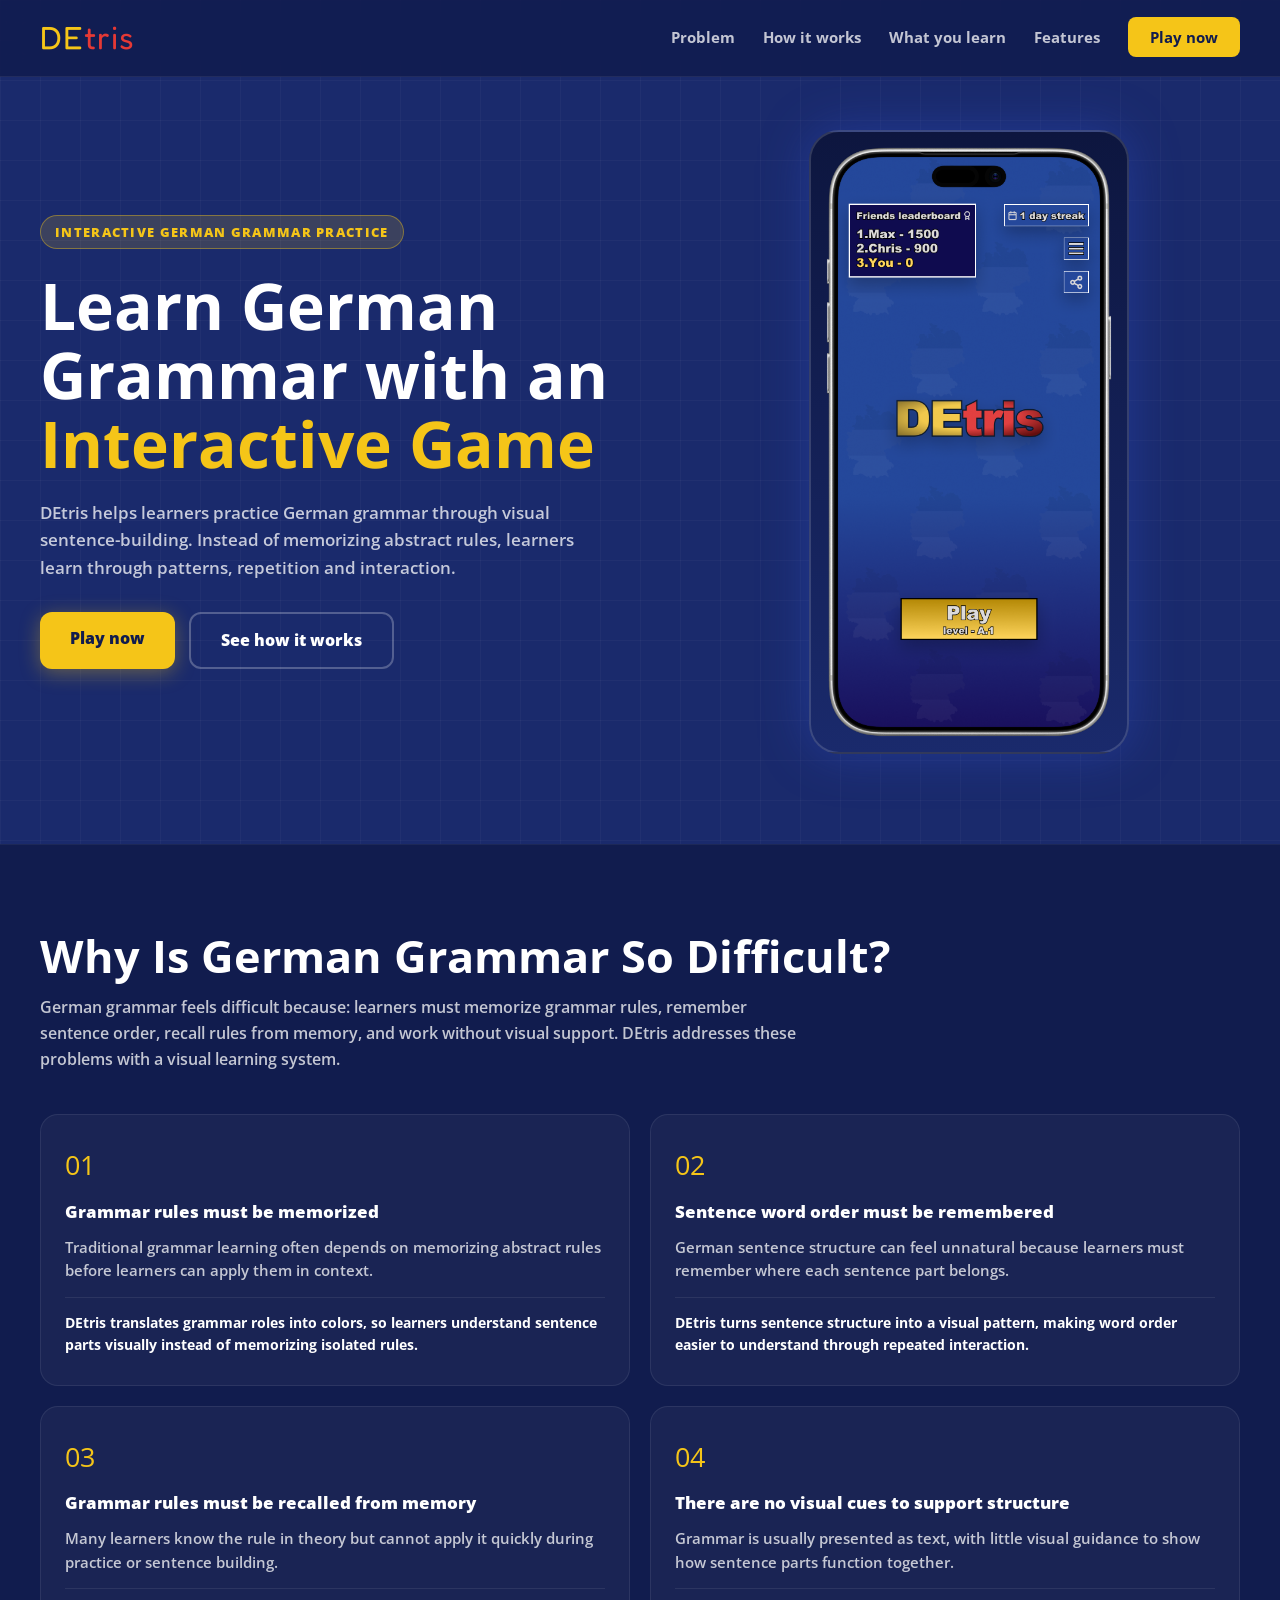
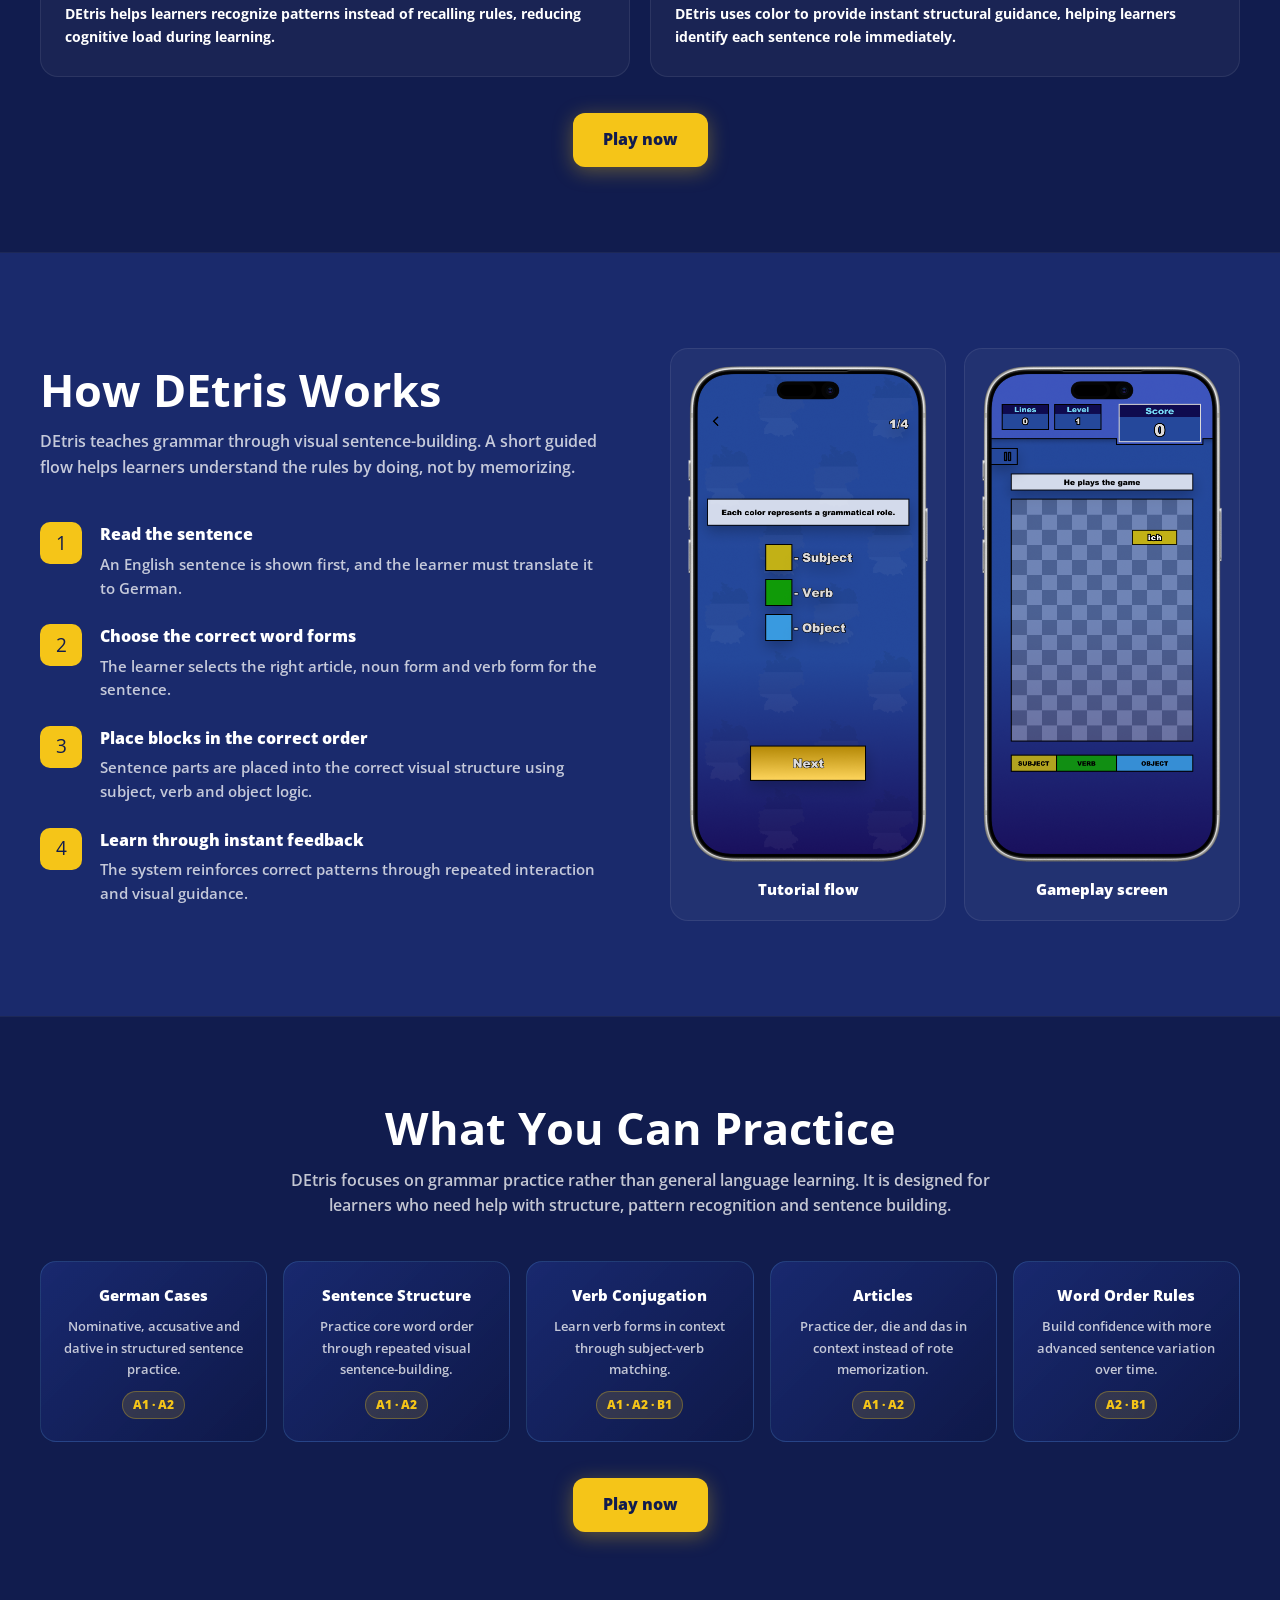
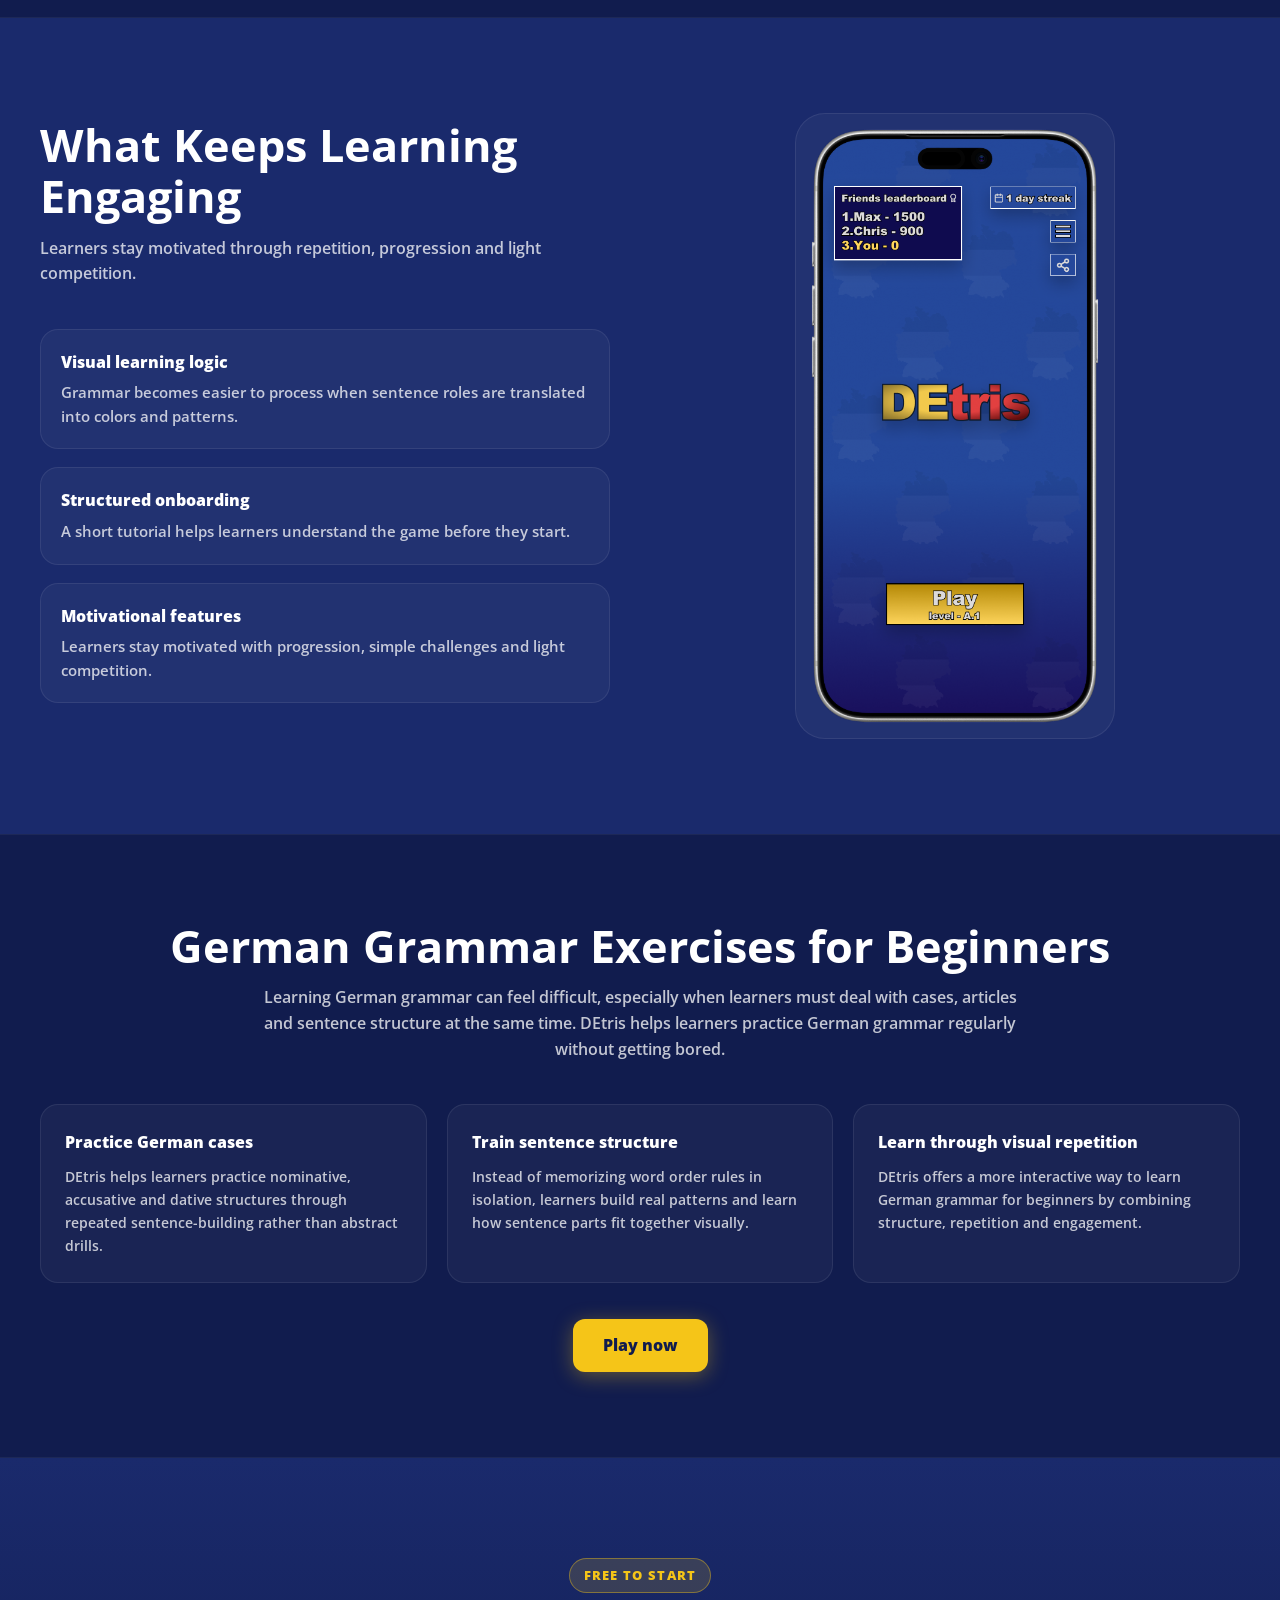
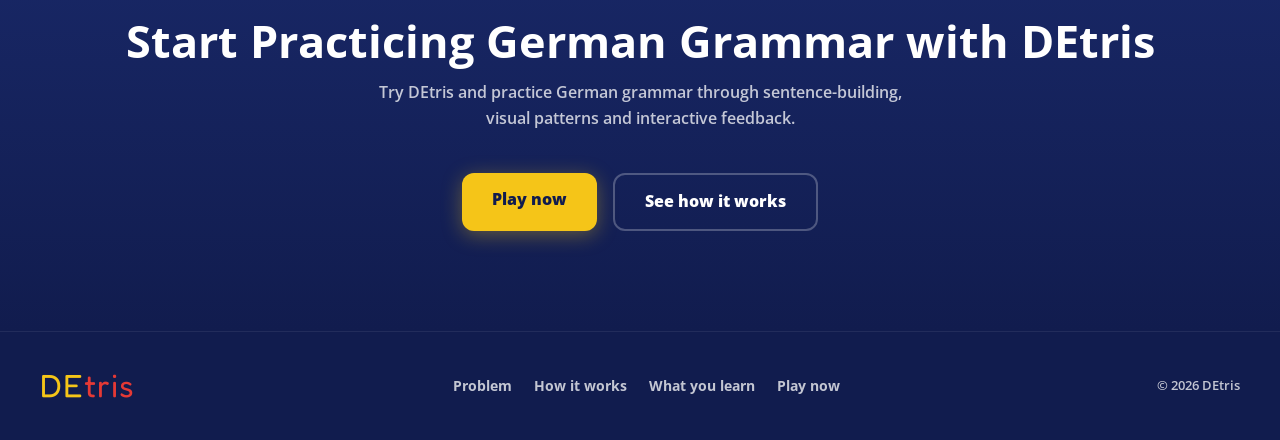
==== index.html @ d30299a5 "first commit" ====
<!DOCTYPE html>
<html lang="en">
<head>
  <meta charset="UTF-8">
  <meta name="viewport" content="width=device-width, initial-scale=1.0">

  <title>DEtris – Learn German Grammar with an Interactive Game</title>
  <meta name="description" content="DEtris is an interactive German grammar game that helps learners practice cases, articles and sentence structure through visual gameplay.">
  <meta property="og:title" content="DEtris – Learn German Grammar with an Interactive Game">
  <meta property="og:description" content="Practice German grammar, cases and sentence structure through visual gameplay.">
  <meta property="og:type" content="website">

  <link rel="preconnect" href="https://fonts.googleapis.com">
  <link rel="preconnect" href="https://fonts.gstatic.com" crossorigin>
  <link href="https://fonts.googleapis.com/css2?family=Fredoka+One&family=Open+Sans:wght@400;600;700;800&display=swap" rel="stylesheet">

  <style>
    :root {
      --navy: #1a2a6c;
      --navy-dark: #111c4e;
      --gold: #f5c518;
      --gold-dark: #d4a800;
      --white: #ffffff;
      --text-muted: rgba(255,255,255,0.75);
      --card-bg: rgba(255,255,255,0.04);
      --card-border: rgba(255,255,255,0.08);
    }

    * {
      margin: 0;
      padding: 0;
      box-sizing: border-box;
    }

    html {
      scroll-behavior: smooth;
    }

    body {
      font-family: 'Open Sans', sans-serif;
      background: var(--navy);
      color: var(--white);
      overflow-x: hidden;
      line-height: 1.6;
    }

    body::before {
      content: "";
      position: fixed;
      inset: 0;
      background-image:
        linear-gradient(rgba(255,255,255,0.03) 1px, transparent 1px),
        linear-gradient(90deg, rgba(255,255,255,0.03) 1px, transparent 1px);
      background-size: 40px 40px;
      pointer-events: none;
      z-index: 0;
    }

    img {
      max-width: 100%;
      display: block;
    }

    section, header, footer, nav, main {
      position: relative;
      z-index: 1;
    }

    .container {
      width: min(1200px, calc(100% - 48px));
      margin: 0 auto;
    }

    .logo {
      font-family: 'Fredoka One', cursive;
      font-size: 2rem;
      letter-spacing: 1px;
      line-height: 1;
    }

    .logo .de { color: var(--gold); }
    .logo .tris { color: #e53935; }

    .section-title {
      font-family: 'Open Sans', sans-serif;
      font-size: clamp(2rem, 3.5vw, 3rem);
      line-height: 1.15;
      margin-bottom: 14px;
    }

    .section-subtitle {
      color: var(--text-muted);
      font-size: 1rem;
      max-width: 760px;
      margin-bottom: 42px;
      font-weight: 600;
    }

    .btn-primary,
    .btn-secondary {
      display: inline-block;
      text-decoration: none;
      border-radius: 12px;
      padding: 14px 30px;
      font-weight: 800;
      transition: 0.2s ease;
      font-size: 1rem;
    }

    .btn-primary {
      background: var(--gold);
      color: var(--navy-dark);
      box-shadow: 0 4px 20px rgba(245, 197, 24, 0.35);
    }

    .btn-primary:hover {
      transform: translateY(-2px);
      background: var(--gold-dark);
    }

    .btn-secondary {
      border: 2px solid rgba(255,255,255,0.25);
      color: var(--white);
    }

    .btn-secondary:hover {
      background: rgba(255,255,255,0.06);
      border-color: rgba(255,255,255,0.5);
    }

    .hero-badge {
      display: inline-block;
      background: rgba(245, 197, 24, 0.15);
      border: 1px solid rgba(245, 197, 24, 0.4);
      color: var(--gold);
      font-size: 0.8rem;
      font-weight: 800;
      letter-spacing: 1.3px;
      text-transform: uppercase;
      padding: 6px 14px;
      border-radius: 999px;
      margin-bottom: 22px;
    }

    .card {
      background: var(--card-bg);
      border: 1px solid var(--card-border);
      border-radius: 18px;
    }

    nav {
      position: fixed;
      top: 0;
      left: 0;
      right: 0;
      background: rgba(17, 28, 78, 0.85);
      backdrop-filter: blur(12px);
      border-bottom: 1px solid rgba(255,255,255,0.07);
      z-index: 100;
    }

    .nav-inner {
      width: min(1200px, calc(100% - 48px));
      margin: 0 auto;
      min-height: 76px;
      display: flex;
      align-items: center;
      justify-content: space-between;
      gap: 24px;
    }

    .nav-links {
      display: flex;
      gap: 28px;
      align-items: center;
      list-style: none;
    }

    .nav-links a {
      color: var(--text-muted);
      text-decoration: none;
      font-weight: 700;
      font-size: 0.92rem;
    }

    .nav-links a:hover {
      color: var(--white);
    }

    .nav-links .nav-cta {
      background: var(--gold);
      color: var(--navy-dark);
      padding: 10px 22px;
      border-radius: 8px;
    }

    .nav-links .nav-cta:hover {
      color: var(--navy-dark);
      background: var(--gold-dark);
    }

    #hero {
      padding: 130px 0 90px;
    }

    .hero-grid {
      display: grid;
      grid-template-columns: 1.05fr 0.95fr;
      gap: 60px;
      align-items: center;
    }

    .hero-title {
      font-family: 'Open Sans', sans-serif;
      font-size: clamp(2.7rem, 5vw, 4.4rem);
      line-height: 1.08;
      margin-bottom: 20px;
    }

    .hero-title .highlight {
      color: var(--gold);
    }

    .hero-text p {
      color: var(--text-muted);
      font-size: 1.08rem;
      max-width: 560px;
      margin-bottom: 30px;
      font-weight: 600;
    }

    .hero-actions {
      display: flex;
      flex-wrap: wrap;
      gap: 14px;
    }

    .phone-mockup {
      max-width: 320px;
      margin: 0 auto;
      padding: 12px;
      border-radius: 30px;
      background: linear-gradient(180deg, #0d163f, #1a2a6c);
      border: 2px solid rgba(255,255,255,0.15);
      box-shadow: 0 0 50px rgba(45, 75, 196, 0.45);
    }

    .phone-mockup img {
      border-radius: 22px;
      width: 100%;
      height: auto;
    }

    #problem {
      padding: 85px 0;
      background: var(--navy-dark);
      border-top: 1px solid rgba(255,255,255,0.05);
      border-bottom: 1px solid rgba(255,255,255,0.05);
    }

    .problem-grid {
      display: grid;
      grid-template-columns: repeat(2, 1fr);
      gap: 20px;
    }

    .problem-card {
      padding: 28px 24px;
    }

    .problem-number {
      font-family: 'Open Sans', sans-serif;
      color: var(--gold);
      font-size: 1.7rem;
      margin-bottom: 12px;
    }

    .problem-card h3 {
      font-size: 1.05rem;
      font-weight: 800;
      margin-bottom: 10px;
    }

    .problem-card p {
      color: var(--text-muted);
      font-size: 0.92rem;
      margin-bottom: 14px;
      font-weight: 600;
    }

    .solution-text {
      padding-top: 14px;
      border-top: 1px solid rgba(255,255,255,0.08);
      font-size: 0.88rem;
      font-weight: 700;
      color: var(--white);
    }

    .mid-cta {
      margin-top: 36px;
      text-align: center;
    }

    #how {
      padding: 95px 0;
    }

    .how-grid {
      display: grid;
      grid-template-columns: 1fr 1fr;
      gap: 60px;
      align-items: center;
    }

    .steps {
      display: flex;
      flex-direction: column;
      gap: 24px;
    }

    .step {
      display: flex;
      gap: 18px;
      align-items: flex-start;
    }

    .step-number {
      width: 42px;
      height: 42px;
      border-radius: 10px;
      background: var(--gold);
      color: var(--navy-dark);
      display: flex;
      align-items: center;
      justify-content: center;
      font-family: 'Open Sans', sans-serif;
      font-size: 1.2rem;
      flex-shrink: 0;
    }

    .step h3 {
      font-size: 1rem;
      font-weight: 800;
      margin-bottom: 5px;
    }

    .step p {
      color: var(--text-muted);
      font-size: 0.92rem;
      font-weight: 600;
    }

    .screens-column {
      display: grid;
      grid-template-columns: repeat(2, 1fr);
      gap: 18px;
    }

    .screen-card {
      padding: 14px;
      text-align: center;
    }

    .screen-card img {
      border-radius: 14px;
      margin-bottom: 12px;
    }

    .screen-card h3 {
      font-size: 0.95rem;
      font-weight: 800;
      margin-bottom: 5px;
    }

    .screen-card p {
      color: var(--text-muted);
      font-size: 0.84rem;
      font-weight: 600;
    }

    #learn {
      padding: 85px 0;
      background: var(--navy-dark);
      border-top: 1px solid rgba(255,255,255,0.05);
      border-bottom: 1px solid rgba(255,255,255,0.05);
    }

    .topics-grid {
      display: grid;
      grid-template-columns: repeat(5, 1fr);
      gap: 16px;
    }

    .topic-card {
      padding: 22px 18px;
      text-align: center;
      background: linear-gradient(135deg, rgba(45,75,196,0.28), rgba(13,22,68,0.5));
      border: 1px solid rgba(100,181,246,0.2);
      border-radius: 16px;
    }

    .topic-card h3 {
      font-size: 0.96rem;
      font-weight: 800;
      margin-bottom: 8px;
    }

    .topic-card p {
      color: var(--text-muted);
      font-size: 0.84rem;
      font-weight: 600;
      margin-bottom: 10px;
    }

    .level-tag {
      display: inline-block;
      padding: 4px 10px;
      border-radius: 999px;
      border: 1px solid rgba(245,197,24,0.3);
      background: rgba(245,197,24,0.14);
      color: var(--gold);
      font-size: 0.72rem;
      font-weight: 800;
    }

    #features {
      padding: 95px 0;
    }

    .features-grid {
      display: grid;
      grid-template-columns: 1fr 1fr;
      gap: 60px;
      align-items: center;
    }

    .feature-list {
      display: flex;
      flex-direction: column;
      gap: 18px;
      margin-bottom: 30px;
    }

    .feature-item {
      padding: 20px;
    }

    .feature-item h3 {
      font-size: 1rem;
      font-weight: 800;
      margin-bottom: 6px;
    }

    .feature-item p {
      color: var(--text-muted);
      font-size: 0.92rem;
      font-weight: 600;
    }

    .feature-image-card {
      max-width: 320px;
      margin: 0 auto;
      padding: 12px;
      border-radius: 30px;
    }

    .feature-image-card img {
      border-radius: 22px;
      width: 100%;
      height: auto;
    }

    .feature-image-card p {
      text-align: center;
      color: var(--text-muted);
      font-size: 0.84rem;
      font-weight: 600;
    }

    #seo-copy {
      padding: 85px 0;
      background: var(--navy-dark);
      border-top: 1px solid rgba(255,255,255,0.05);
      border-bottom: 1px solid rgba(255,255,255,0.05);
    }

    .seo-grid {
      display: grid;
      grid-template-columns: repeat(3, 1fr);
      gap: 20px;
    }

    .seo-card {
      padding: 24px;
    }

    .seo-card h3 {
      font-size: 1.02rem;
      font-weight: 800;
      margin-bottom: 10px;
    }

    .seo-card p {
      color: var(--text-muted);
      font-size: 0.9rem;
      font-weight: 600;
    }

    #cta {
      padding: 100px 0;
      text-align: center;
      background: linear-gradient(180deg, var(--navy) 0%, var(--navy-dark) 100%);
    }

    #cta .section-subtitle {
      margin-left: auto;
      margin-right: auto;
      max-width: 560px;
    }

    .cta-actions {
      display: flex;
      justify-content: center;
      gap: 16px;
      flex-wrap: wrap;
    }

    footer {
      padding: 38px 0;
      background: var(--navy-dark);
      border-top: 1px solid rgba(255,255,255,0.07);
    }

    .footer-inner {
      width: min(1200px, calc(100% - 48px));
      margin: 0 auto;
      display: flex;
      align-items: center;
      justify-content: space-between;
      gap: 20px;
      flex-wrap: wrap;
    }

    .footer-links {
      display: flex;
      gap: 22px;
      flex-wrap: wrap;
    }

    .footer-links a {
      color: var(--text-muted);
      text-decoration: none;
      font-size: 0.86rem;
      font-weight: 700;
    }

    .footer-links a:hover {
      color: var(--white);
    }

    .footer-copy {
      color: var(--text-muted);
      font-size: 0.82rem;
      font-weight: 600;
    }

    .fade-in {
      opacity: 0;
      transform: translateY(24px);
      transition: opacity 0.6s ease, transform 0.6s ease;
    }

    .fade-in.visible {
      opacity: 1;
      transform: translateY(0);
    }

    @media (max-width: 1000px) {
      .hero-grid,
      .how-grid,
      .features-grid {
        grid-template-columns: 1fr;
      }

      .problem-grid,
      .seo-grid {
        grid-template-columns: 1fr;
      }

      .topics-grid {
        grid-template-columns: repeat(2, 1fr);
      }

      .screens-column {
        grid-template-columns: 1fr 1fr;
      }
    }

    @media (max-width: 760px) {
      .nav-links {
        display: none;
      }

      .container,
      .nav-inner,
      .footer-inner {
        width: min(100%, calc(100% - 28px));
      }

      #hero,
      #problem,
      #how,
      #learn,
      #features,
      #seo-copy,
      #cta {
        padding-top: 72px;
        padding-bottom: 72px;
      }

      .topics-grid,
      .screens-column {
        grid-template-columns: 1fr;
      }

      .hero-actions,
      .cta-actions {
        flex-direction: column;
        align-items: stretch;
      }

      .btn-primary,
      .btn-secondary {
        text-align: center;
      }
    }
  </style>
</head>
<body>

  <nav aria-label="Main navigation">
    <div class="nav-inner">
      <div class="logo" aria-label="DEtris logo">
        <span class="de">DE</span><span class="tris">tris</span>
      </div>

      <ul class="nav-links">
        <li><a href="#problem">Problem</a></li>
        <li><a href="#how">How it works</a></li>
        <li><a href="#learn">What you learn</a></li>
        <li><a href="#features">Features</a></li>
        <li><a href="#cta" class="nav-cta">Play now</a></li>
      </ul>
    </div>
  </nav>

  <main>
    <section id="hero">
      <div class="container hero-grid">
        <div class="hero-text fade-in">
          <div class="hero-badge">Interactive German Grammar Practice</div>
          <h1 class="hero-title">
            Learn German Grammar with an <span class="highlight">Interactive Game</span>
          </h1>
          <p>
            DEtris helps learners practice German grammar through visual sentence-building. Instead of memorizing abstract rules, learners learn through patterns, repetition and interaction.
          </p>
          <div class="hero-actions">
            <a href="#cta" class="btn-primary">Play now</a>
            <a href="#how" class="btn-secondary">See how it works</a>
          </div>
        </div>

        <div class="fade-in">
          <div class="phone-mockup">
            <img src="images/Main_page.png" alt="DEtris app home screen">
          </div>
      </div>
    </section>

    <section id="problem">
      <div class="container">
        <div class="fade-in">
          <h2 class="section-title">Why Is German Grammar So Difficult?</h2>
          <p class="section-subtitle">
            German grammar feels difficult because: learners must memorize grammar rules, remember sentence order, recall rules from memory, and work without visual support. DEtris addresses these problems with a visual learning system.
          </p>
        </div>

        <div class="problem-grid">
          <article class="problem-card card fade-in">
            <div class="problem-number">01</div>
            <h3>Grammar rules must be memorized</h3>
            <p>
              Traditional grammar learning often depends on memorizing abstract rules before learners can apply them in context.
            </p>
            <div class="solution-text">
              DEtris translates grammar roles into colors, so learners understand sentence parts visually instead of memorizing isolated rules. 
            </div>
          </article>

          <article class="problem-card card fade-in">
            <div class="problem-number">02</div>
            <h3>Sentence word order must be remembered</h3>
            <p>
              German sentence structure can feel unnatural because learners must remember where each sentence part belongs.
            </p>
            <div class="solution-text">
              DEtris turns sentence structure into a visual pattern, making word order easier to understand through repeated interaction.
            </div>
          </article>

          <article class="problem-card card fade-in">
            <div class="problem-number">03</div>
            <h3>Grammar rules must be recalled from memory</h3>
            <p>
              Many learners know the rule in theory but cannot apply it quickly during practice or sentence building.
            </p>
            <div class="solution-text">
              DEtris helps learners recognize patterns instead of recalling rules, reducing cognitive load during learning.
            </div>
          </article>

          <article class="problem-card card fade-in">
            <div class="problem-number">04</div>
            <h3>There are no visual cues to support structure</h3>
            <p>
              Grammar is usually presented as text, with little visual guidance to show how sentence parts function together.
            </p>
            <div class="solution-text">
              DEtris uses color to provide instant structural guidance, helping learners identify each sentence role immediately.
            </div>
          </article>
        </div>

        <div class="mid-cta fade-in">
          <a href="#cta" class="btn-primary">Play now</a>
        </div>
      </div>
    </section>

    <section id="how">
      <div class="container how-grid">
        <div class="fade-in">
          <h2 class="section-title">How DEtris Works</h2>
          <p class="section-subtitle">
            DEtris teaches grammar through visual sentence-building. A short guided flow helps learners understand the rules by doing, not by memorizing.
          </p>

          <div class="steps">
            <div class="step">
              <div class="step-number">1</div>
              <div>
                <h3>Read the sentence</h3>
                <p>An English sentence is shown first, and the learner must translate it to German.</p>
              </div>
            </div>

            <div class="step">
              <div class="step-number">2</div>
              <div>
                <h3>Choose the correct word forms</h3>
                <p>The learner selects the right article, noun form and verb form for the sentence.</p>
              </div>
            </div>

            <div class="step">
              <div class="step-number">3</div>
              <div>
                <h3>Place blocks in the correct order</h3>
                <p>Sentence parts are placed into the correct visual structure using subject, verb and object logic.</p>
              </div>
            </div>

            <div class="step">
              <div class="step-number">4</div>
              <div>
                <h3>Learn through instant feedback</h3>
                <p>The system reinforces correct patterns through repeated interaction and visual guidance.</p>
              </div>
            </div>
          </div>
        </div>

        <div class="screens-column fade-in">
          <article class="screen-card card">
            <img src="images/1.png" alt="DEtris tutorial screen">
            <h3>Tutorial flow</h3>
          </article>

          <article class="screen-card card">
            <img src="images/Game.png" alt="DEtris gameplay screen">
            <h3>Gameplay screen</h3>
          </article>
        </div>
      </div>
    </section>

    <section id="learn">
      <div class="container">
        <div class="fade-in" style="text-align:center;">
          <h2 class="section-title">What You Can Practice</h2>
          <p class="section-subtitle" style="margin-left:auto; margin-right:auto;">
            DEtris focuses on grammar practice rather than general language learning. It is designed for learners who need help with structure, pattern recognition and sentence building.
          </p>
        </div>

        <div class="topics-grid">
          <article class="topic-card fade-in">
            <h3>German Cases</h3>
            <p>Nominative, accusative and dative in structured sentence practice.</p>
            <div class="level-tag">A1 · A2</div>
          </article>

          <article class="topic-card fade-in">
            <h3>Sentence Structure</h3>
            <p>Practice core word order through repeated visual sentence-building.</p>
            <div class="level-tag">A1 · A2</div>
          </article>

          <article class="topic-card fade-in">
            <h3>Verb Conjugation</h3>
            <p>Learn verb forms in context through subject-verb matching.</p>
            <div class="level-tag">A1 · A2 · B1</div>
          </article>

          <article class="topic-card fade-in">
            <h3>Articles</h3>
            <p>Practice der, die and das in context instead of rote memorization.</p>
            <div class="level-tag">A1 · A2</div>
          </article>

          <article class="topic-card fade-in">
            <h3>Word Order Rules</h3>
            <p>Build confidence with more advanced sentence variation over time.</p>
            <div class="level-tag">A2 · B1</div>
          </article>
        </div>

        <div class="mid-cta fade-in">
          <a href="#cta" class="btn-primary">Play now</a>
        </div>
      </div>
    </section>

    <section id="features">
      <div class="container features-grid">
        <div class="fade-in">
          <h2 class="section-title">What Keeps Learning Engaging</h2>
          <p class="section-subtitle">
            Learners stay motivated through repetition, progression and light competition.
          </p>

          <div class="feature-list">
            <article class="feature-item card">
              <h3>Visual learning logic</h3>
              <p>Grammar becomes easier to process when sentence roles are translated into colors and patterns.</p>
            </article>

            <article class="feature-item card">
              <h3>Structured onboarding</h3>
              <p>A short tutorial helps learners understand the game before they start.</p>
            </article>

            <article class="feature-item card">
              <h3>Motivational features</h3>
              <p>Learners stay motivated with progression, simple challenges and light competition.</p>
            </article>
          </div>
        </div>

        <div class="fade-in">
          <article class="feature-image-card card">
            <img src="images/Main_page.png" alt="DEtris leaderboard or main menu screen">
          </article>
        </div>
      </div>
    </section>

    <section id="seo-copy">
      <div class="container">
        <div class="fade-in" style="text-align:center;">
          <h2 class="section-title">German Grammar Exercises for Beginners</h2>
          <p class="section-subtitle" style="margin-left:auto; margin-right:auto;">
            Learning German grammar can feel difficult, especially when learners must deal with cases, articles and sentence structure at the same time. DEtris helps learners practice German grammar regularly without getting bored.
          </p>
        </div>

        <div class="seo-grid">
          <article class="seo-card card fade-in">
            <h3>Practice German cases</h3>
            <p>
              DEtris helps learners practice nominative, accusative and dative structures through repeated sentence-building rather than abstract drills.
            </p>
          </article>

          <article class="seo-card card fade-in">
            <h3>Train sentence structure</h3>
            <p>
              Instead of memorizing word order rules in isolation, learners build real patterns and learn how sentence parts fit together visually.
            </p>
          </article>

          <article class="seo-card card fade-in">
            <h3>Learn through visual repetition</h3>
            <p>
              DEtris offers a more interactive way to learn German grammar for beginners by combining structure, repetition and engagement.
            </p>
          </article>
        </div>

        <div class="mid-cta fade-in">
          <a href="#cta" class="btn-primary">Play now</a>
        </div>
      </div>
    </section>

    <section id="cta">
      <div class="container fade-in">
        <div class="hero-badge">Free to start</div>
        <h2 class="section-title">Start Practicing German Grammar with DEtris</h2>
        <p class="section-subtitle">
          Try DEtris and practice German grammar through sentence-building, visual patterns and interactive feedback.
        </p>

        <div class="cta-actions">
          <a href="#cta" class="btn-primary">Play now</a>
          <a href="#how" class="btn-secondary">See how it works</a>
        </div>
      </div>
    </section>
  </main>

  <footer>
    <div class="footer-inner">
      <div class="logo">
        <span class="de">DE</span><span class="tris">tris</span>
      </div>

      <div class="footer-links">
        <a href="#problem">Problem</a>
        <a href="#how">How it works</a>
        <a href="#learn">What you learn</a>
        <a href="#cta">Play now</a>
      </div>

      <div class="footer-copy">© 2026 DEtris</div>
    </div>
  </footer>

  <script>
    const observer = new IntersectionObserver((entries) => {
      entries.forEach(entry => {
        if (entry.isIntersecting) {
          entry.target.classList.add('visible');
          observer.unobserve(entry.target);
        }
      });
    }, { threshold: 0.15 });

    document.querySelectorAll('.fade-in').forEach(el => observer.observe(el));
  </script>
</body>
</html>
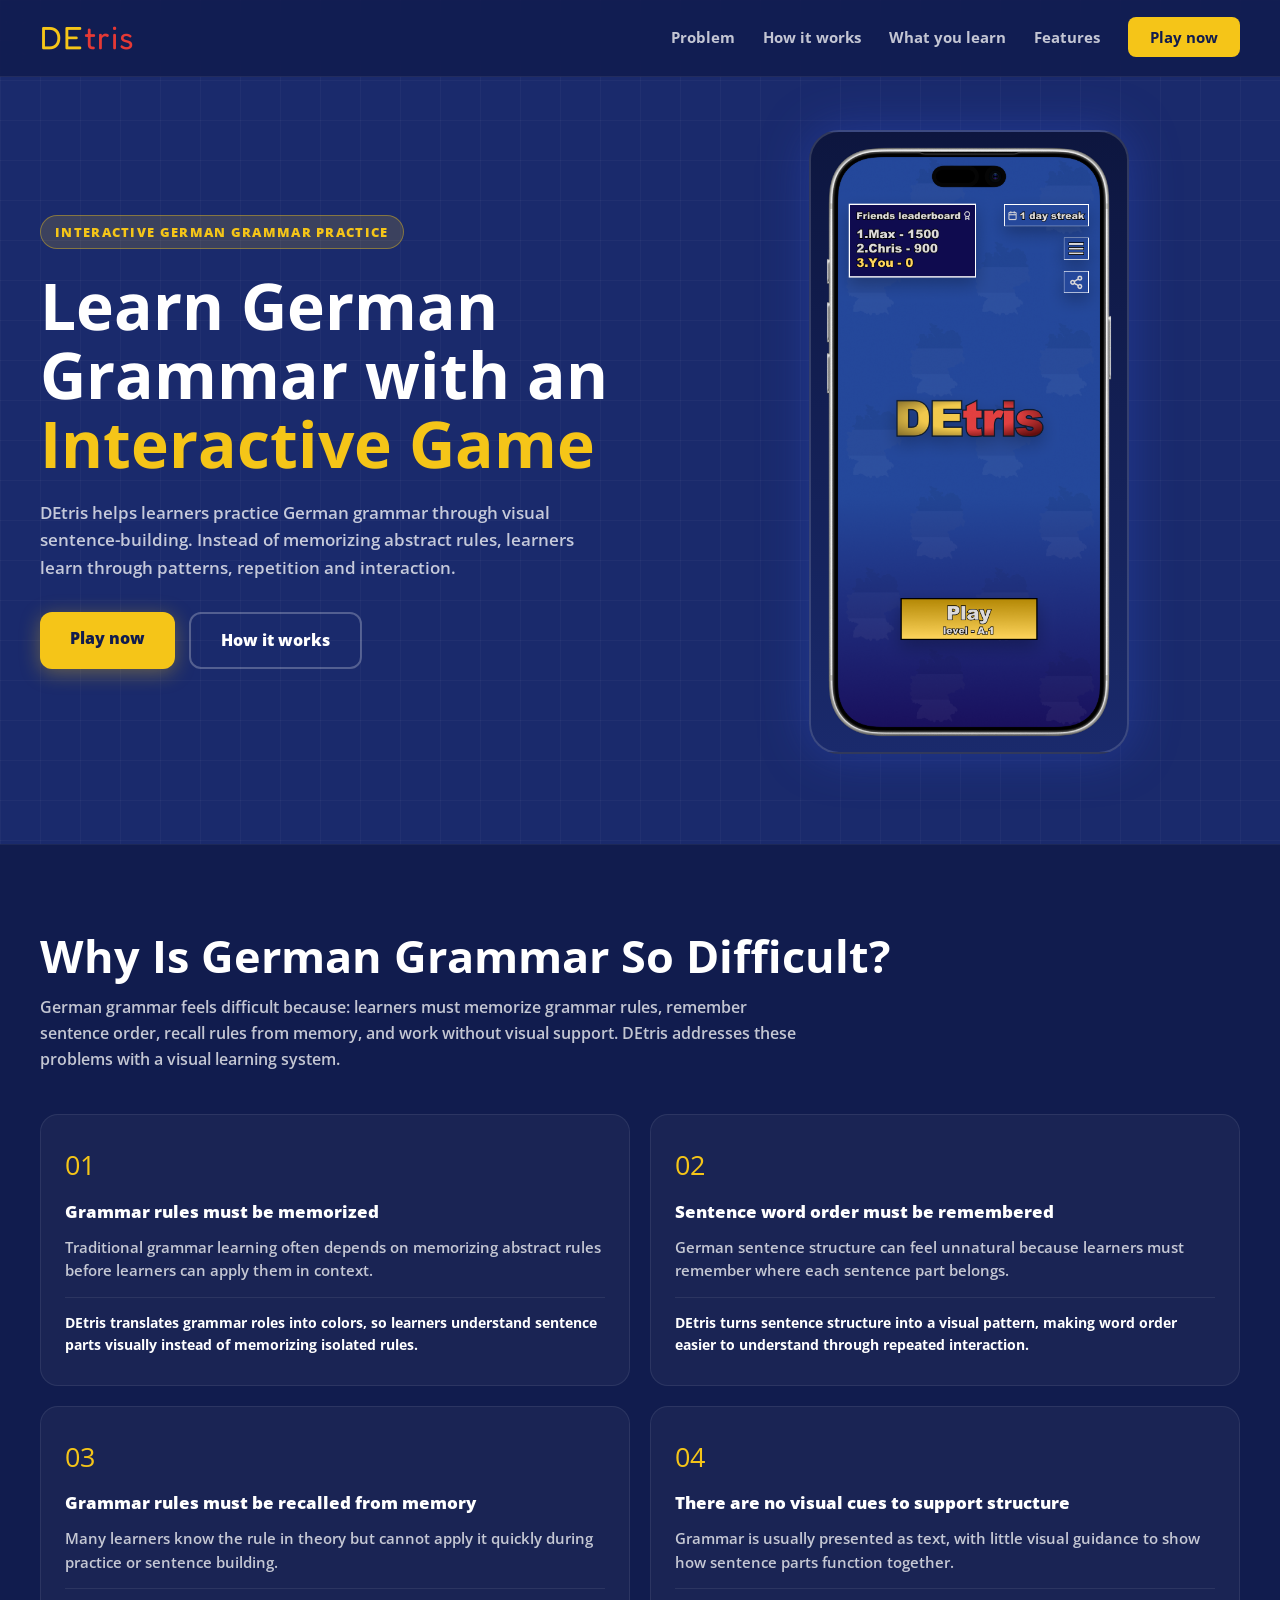
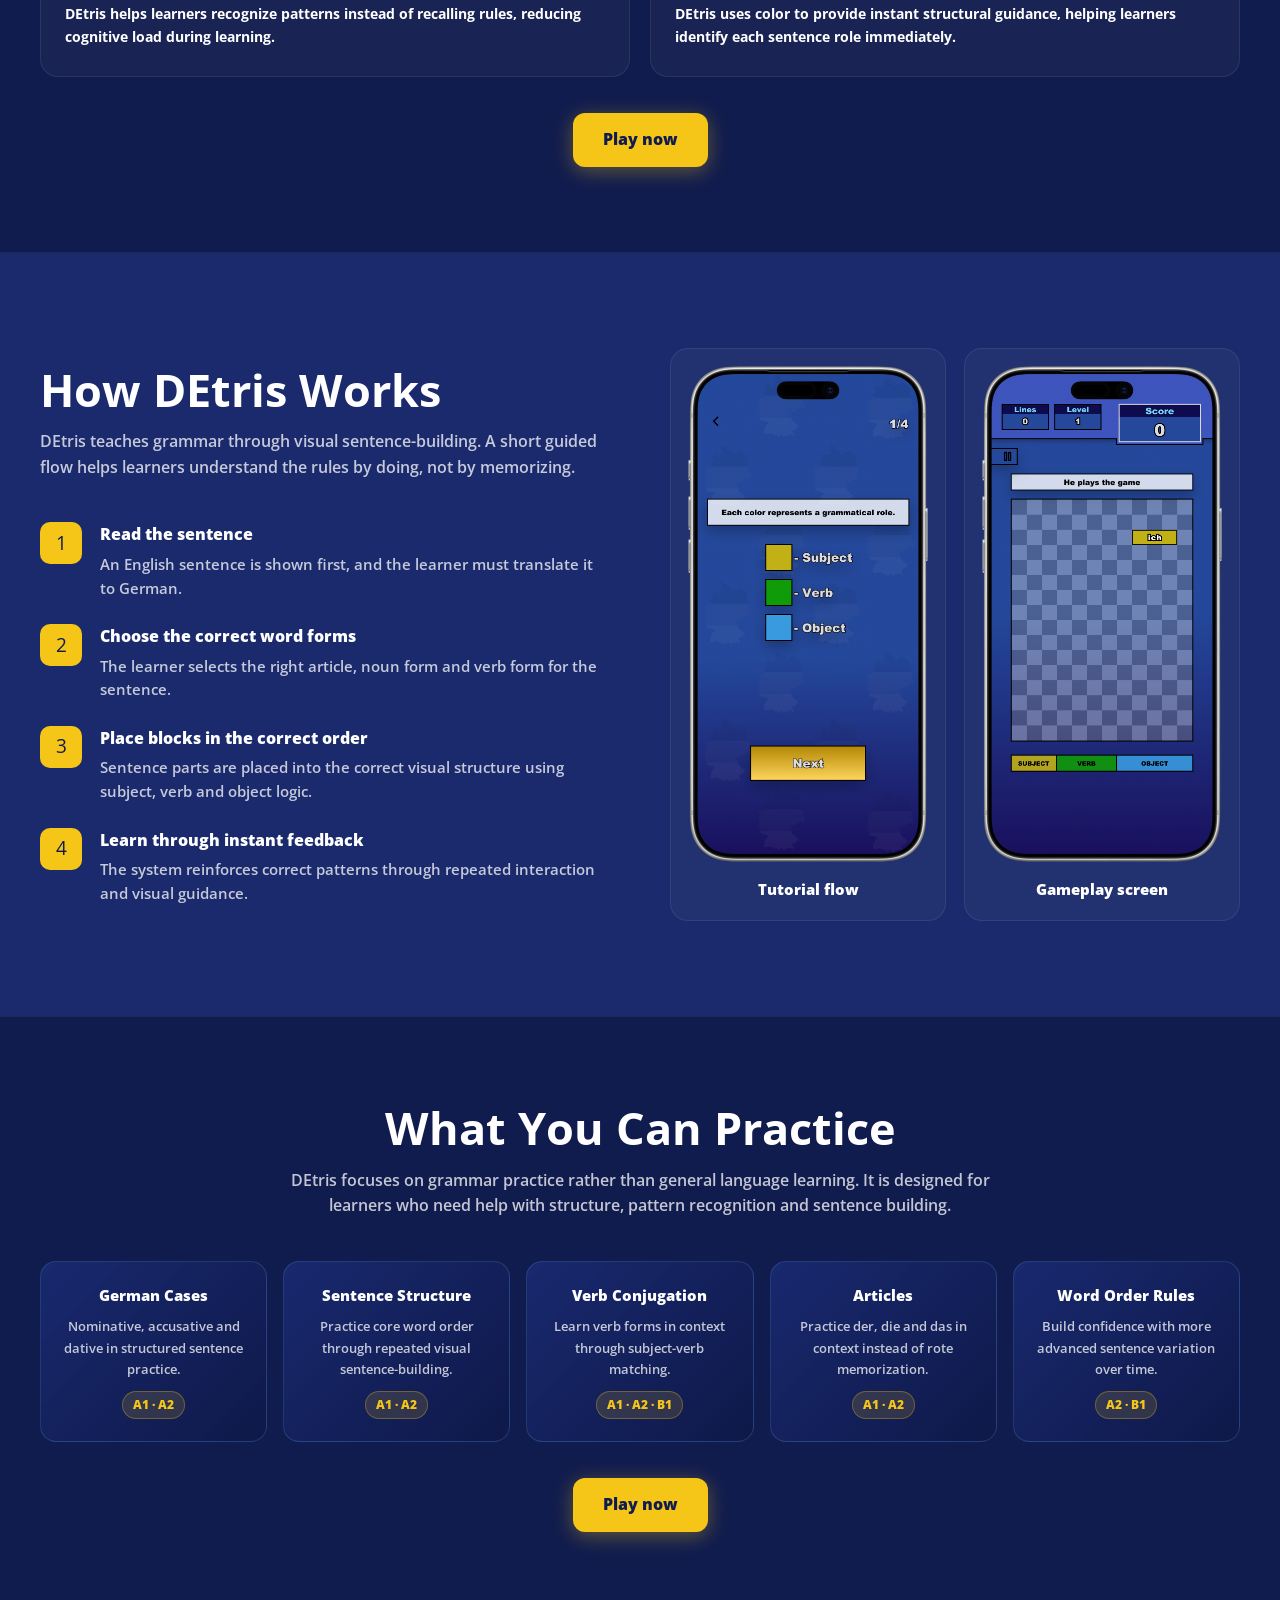
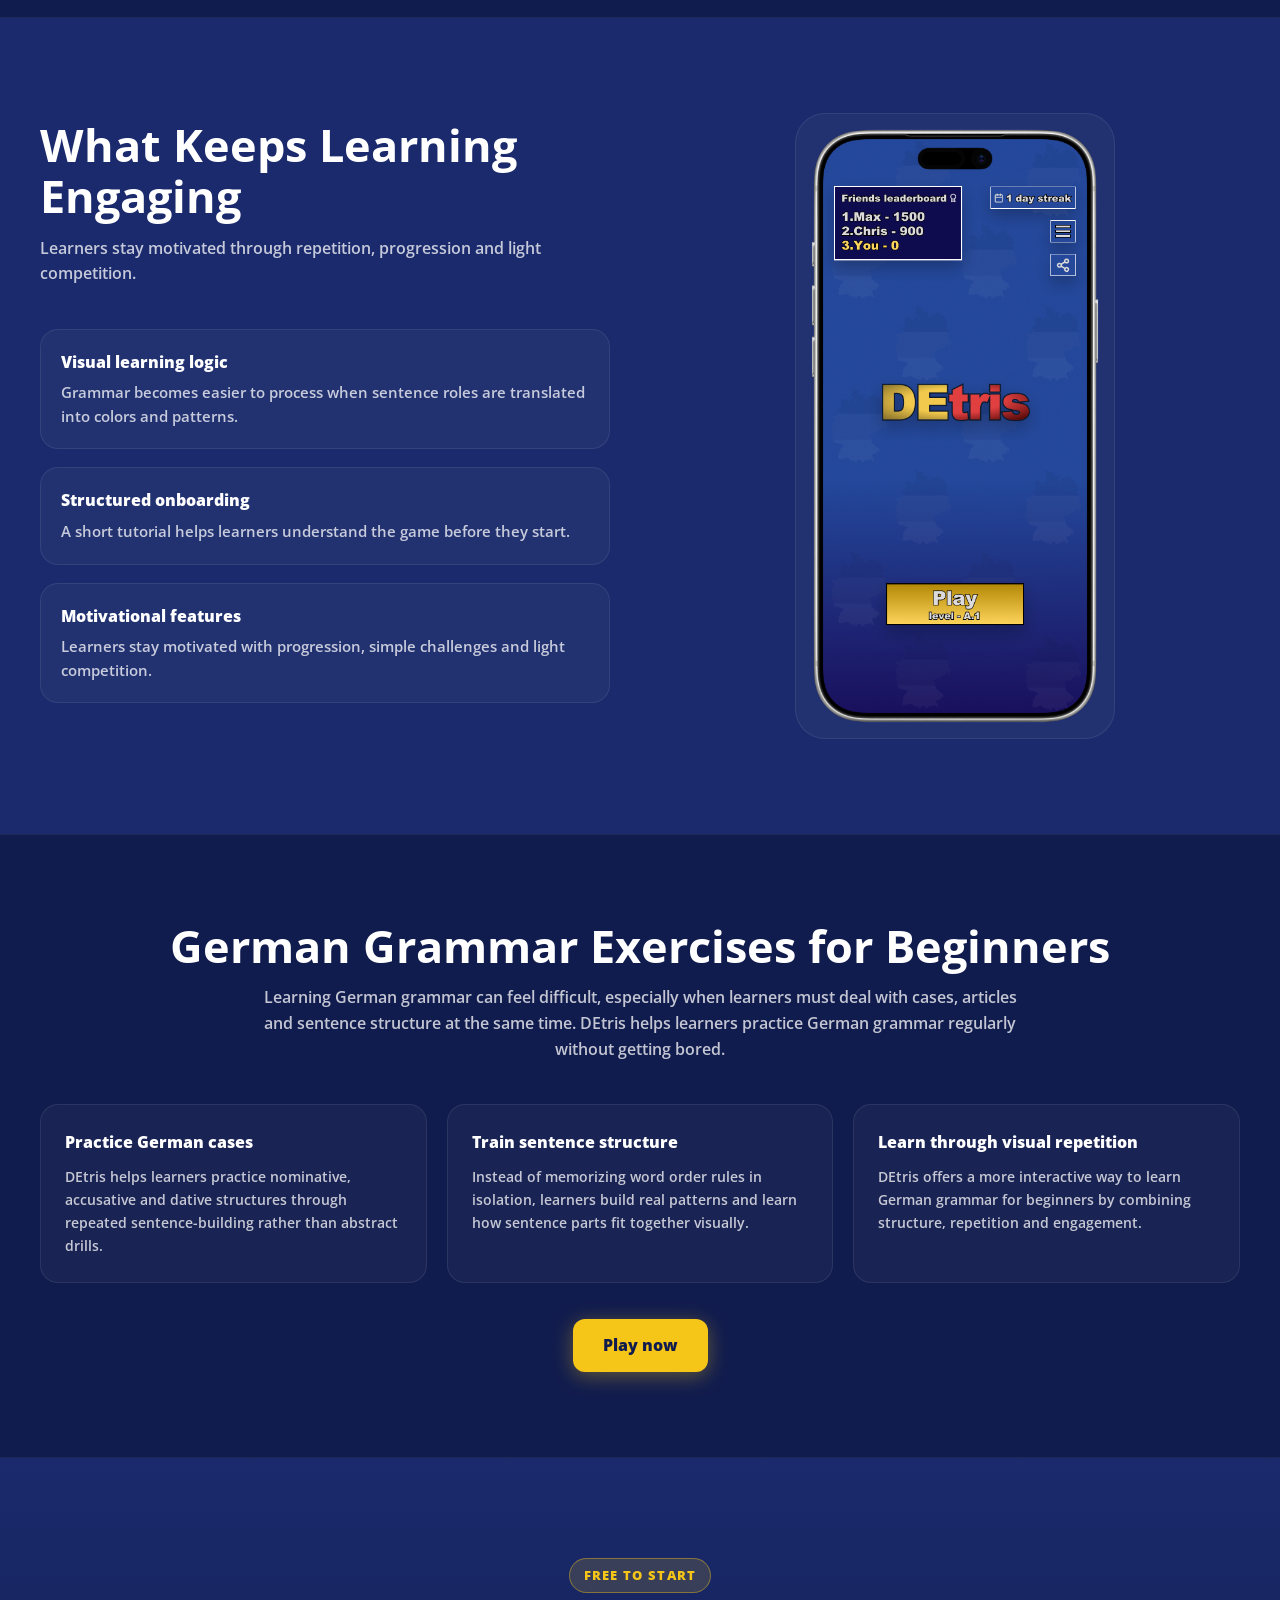
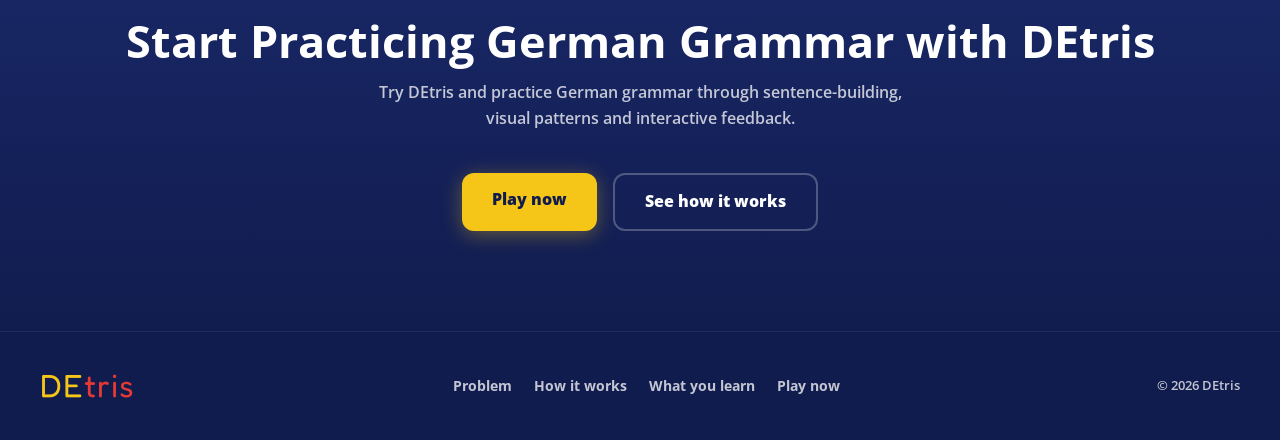
==== commit 8ff02d4b: "Final version" ====
--- a/index.html
+++ b/index.html
@@ -564,17 +564,6 @@
       font-weight: 600;
     }
 
-    .fade-in {
-      opacity: 0;
-      transform: translateY(24px);
-      transition: opacity 0.6s ease, transform 0.6s ease;
-    }
-
-    .fade-in.visible {
-      opacity: 1;
-      transform: translateY(0);
-    }
-
     @media (max-width: 1000px) {
       .hero-grid,
       .how-grid,
@@ -597,8 +586,35 @@
     }
 
     @media (max-width: 760px) {
+      .nav-inner {
+        flex-direction: row;
+        justify-content: space-between;
+        align-items: center;
+        min-height: 72px;
+      }
+
       .nav-links {
+        display: flex;
+        gap: 0;
+      }
+
+      .nav-links li:not(:last-child) {
         display: none;
+      }
+
+      .nav-links .nav-cta {
+        padding: 10px 18px;
+        font-size: 0.95rem;
+      }
+
+      .hero-grid,
+      .how-grid,
+      .features-grid,
+      .problem-grid,
+      .seo-grid,
+      .topics-grid,
+      .screens-column {
+        grid-template-columns: 1fr;
       }
 
       .container,
@@ -607,20 +623,14 @@
         width: min(100%, calc(100% - 28px));
       }
 
-      #hero,
-      #problem,
-      #how,
-      #learn,
-      #features,
-      #seo-copy,
-      #cta {
-        padding-top: 72px;
-        padding-bottom: 72px;
-      }
-
-      .topics-grid,
-      .screens-column {
-        grid-template-columns: 1fr;
+      .hero-title {
+        font-size: 2.4rem;
+        line-height: 1.1;
+      }
+
+      .hero-text p,
+      .section-subtitle {
+        font-size: 0.98rem;
       }
 
       .hero-actions,
@@ -631,10 +641,46 @@
 
       .btn-primary,
       .btn-secondary {
+        width: 100%;
         text-align: center;
       }
+
+      .phone-mockup,
+      .feature-image-card {
+        max-width: 250px;
+      }
+
+      .screen-card img,
+      .feature-image-card img {
+        max-width: 220px;
+        margin: 0 auto;
+      }
+
+      .footer-inner {
+        flex-direction: column;
+        text-align: center;
+      }
+
+      .footer-links {
+        justify-content: center;
+      }
     }
   </style>
+    <script type="application/ld+json">
+    {
+      "@context": "https://www.schema.org",
+      "@type": "SoftwareApplication",
+      "name": "DEtris",
+      "applicationCategory": "EducationalApplication",
+      "operatingSystem": "Web",
+      "description": "Interactive German grammar learning game for beginners.",
+      "offers": {
+        "@type": "Offer",
+        "price": "0",
+        "priceCurrency": "USD"
+      }
+    }
+  </script>
 </head>
 <body>
 
@@ -657,7 +703,7 @@
   <main>
     <section id="hero">
       <div class="container hero-grid">
-        <div class="hero-text fade-in">
+        <div class="hero-text">
           <div class="hero-badge">Interactive German Grammar Practice</div>
           <h1 class="hero-title">
             Learn German Grammar with an <span class="highlight">Interactive Game</span>
@@ -667,11 +713,11 @@
           </p>
           <div class="hero-actions">
             <a href="#cta" class="btn-primary">Play now</a>
-            <a href="#how" class="btn-secondary">See how it works</a>
+            <a href="#how" class="btn-secondary">How it works</a>
           </div>
         </div>
 
-        <div class="fade-in">
+        <div>
           <div class="phone-mockup">
             <img src="images/Main_page.png" alt="DEtris app home screen">
           </div>
@@ -680,7 +726,7 @@
 
     <section id="problem">
       <div class="container">
-        <div class="fade-in">
+        <div>
           <h2 class="section-title">Why Is German Grammar So Difficult?</h2>
           <p class="section-subtitle">
             German grammar feels difficult because: learners must memorize grammar rules, remember sentence order, recall rules from memory, and work without visual support. DEtris addresses these problems with a visual learning system.
@@ -688,7 +734,7 @@
         </div>
 
         <div class="problem-grid">
-          <article class="problem-card card fade-in">
+          <article class="problem-card card">
             <div class="problem-number">01</div>
             <h3>Grammar rules must be memorized</h3>
             <p>
@@ -699,7 +745,7 @@
             </div>
           </article>
 
-          <article class="problem-card card fade-in">
+          <article class="problem-card card">
             <div class="problem-number">02</div>
             <h3>Sentence word order must be remembered</h3>
             <p>
@@ -710,7 +756,7 @@
             </div>
           </article>
 
-          <article class="problem-card card fade-in">
+          <article class="problem-card card">
             <div class="problem-number">03</div>
             <h3>Grammar rules must be recalled from memory</h3>
             <p>
@@ -721,7 +767,7 @@
             </div>
           </article>
 
-          <article class="problem-card card fade-in">
+          <article class="problem-card card">
             <div class="problem-number">04</div>
             <h3>There are no visual cues to support structure</h3>
             <p>
@@ -733,7 +779,7 @@
           </article>
         </div>
 
-        <div class="mid-cta fade-in">
+        <div class="mid-cta">
           <a href="#cta" class="btn-primary">Play now</a>
         </div>
       </div>
@@ -741,7 +787,7 @@
 
     <section id="how">
       <div class="container how-grid">
-        <div class="fade-in">
+        <div>
           <h2 class="section-title">How DEtris Works</h2>
           <p class="section-subtitle">
             DEtris teaches grammar through visual sentence-building. A short guided flow helps learners understand the rules by doing, not by memorizing.
@@ -782,7 +828,7 @@
           </div>
         </div>
 
-        <div class="screens-column fade-in">
+        <div class="screens-column">
           <article class="screen-card card">
             <img src="images/1.png" alt="DEtris tutorial screen">
             <h3>Tutorial flow</h3>
@@ -798,7 +844,7 @@
 
     <section id="learn">
       <div class="container">
-        <div class="fade-in" style="text-align:center;">
+        <div style="text-align:center;">
           <h2 class="section-title">What You Can Practice</h2>
           <p class="section-subtitle" style="margin-left:auto; margin-right:auto;">
             DEtris focuses on grammar practice rather than general language learning. It is designed for learners who need help with structure, pattern recognition and sentence building.
@@ -806,38 +852,38 @@
         </div>
 
         <div class="topics-grid">
-          <article class="topic-card fade-in">
+          <article class="topic-card">
             <h3>German Cases</h3>
             <p>Nominative, accusative and dative in structured sentence practice.</p>
             <div class="level-tag">A1 · A2</div>
           </article>
 
-          <article class="topic-card fade-in">
+          <article class="topic-card">
             <h3>Sentence Structure</h3>
             <p>Practice core word order through repeated visual sentence-building.</p>
             <div class="level-tag">A1 · A2</div>
           </article>
 
-          <article class="topic-card fade-in">
+          <article class="topic-card">
             <h3>Verb Conjugation</h3>
             <p>Learn verb forms in context through subject-verb matching.</p>
             <div class="level-tag">A1 · A2 · B1</div>
           </article>
 
-          <article class="topic-card fade-in">
+          <article class="topic-card">
             <h3>Articles</h3>
             <p>Practice der, die and das in context instead of rote memorization.</p>
             <div class="level-tag">A1 · A2</div>
           </article>
 
-          <article class="topic-card fade-in">
+          <article class="topic-card">
             <h3>Word Order Rules</h3>
             <p>Build confidence with more advanced sentence variation over time.</p>
             <div class="level-tag">A2 · B1</div>
           </article>
         </div>
 
-        <div class="mid-cta fade-in">
+        <div class="mid-cta">
           <a href="#cta" class="btn-primary">Play now</a>
         </div>
       </div>
@@ -845,7 +891,7 @@
 
     <section id="features">
       <div class="container features-grid">
-        <div class="fade-in">
+        <div>
           <h2 class="section-title">What Keeps Learning Engaging</h2>
           <p class="section-subtitle">
             Learners stay motivated through repetition, progression and light competition.
@@ -869,7 +915,7 @@
           </div>
         </div>
 
-        <div class="fade-in">
+        <div>
           <article class="feature-image-card card">
             <img src="images/Main_page.png" alt="DEtris leaderboard or main menu screen">
           </article>
@@ -879,7 +925,7 @@
 
     <section id="seo-copy">
       <div class="container">
-        <div class="fade-in" style="text-align:center;">
+        <div style="text-align:center;">
           <h2 class="section-title">German Grammar Exercises for Beginners</h2>
           <p class="section-subtitle" style="margin-left:auto; margin-right:auto;">
             Learning German grammar can feel difficult, especially when learners must deal with cases, articles and sentence structure at the same time. DEtris helps learners practice German grammar regularly without getting bored.
@@ -887,21 +933,21 @@
         </div>
 
         <div class="seo-grid">
-          <article class="seo-card card fade-in">
+          <article class="seo-card card">
             <h3>Practice German cases</h3>
             <p>
               DEtris helps learners practice nominative, accusative and dative structures through repeated sentence-building rather than abstract drills.
             </p>
           </article>
 
-          <article class="seo-card card fade-in">
+          <article class="seo-card card">
             <h3>Train sentence structure</h3>
             <p>
               Instead of memorizing word order rules in isolation, learners build real patterns and learn how sentence parts fit together visually.
             </p>
           </article>
 
-          <article class="seo-card card fade-in">
+          <article class="seo-card card">
             <h3>Learn through visual repetition</h3>
             <p>
               DEtris offers a more interactive way to learn German grammar for beginners by combining structure, repetition and engagement.
@@ -909,14 +955,14 @@
           </article>
         </div>
 
-        <div class="mid-cta fade-in">
+        <div class="mid-cta">
           <a href="#cta" class="btn-primary">Play now</a>
         </div>
       </div>
     </section>
 
     <section id="cta">
-      <div class="container fade-in">
+      <div class="container">
         <div class="hero-badge">Free to start</div>
         <h2 class="section-title">Start Practicing German Grammar with DEtris</h2>
         <p class="section-subtitle">
@@ -947,18 +993,5 @@
       <div class="footer-copy">© 2026 DEtris</div>
     </div>
   </footer>
-
-  <script>
-    const observer = new IntersectionObserver((entries) => {
-      entries.forEach(entry => {
-        if (entry.isIntersecting) {
-          entry.target.classList.add('visible');
-          observer.unobserve(entry.target);
-        }
-      });
-    }, { threshold: 0.15 });
-
-    document.querySelectorAll('.fade-in').forEach(el => observer.observe(el));
-  </script>
 </body>
 </html>
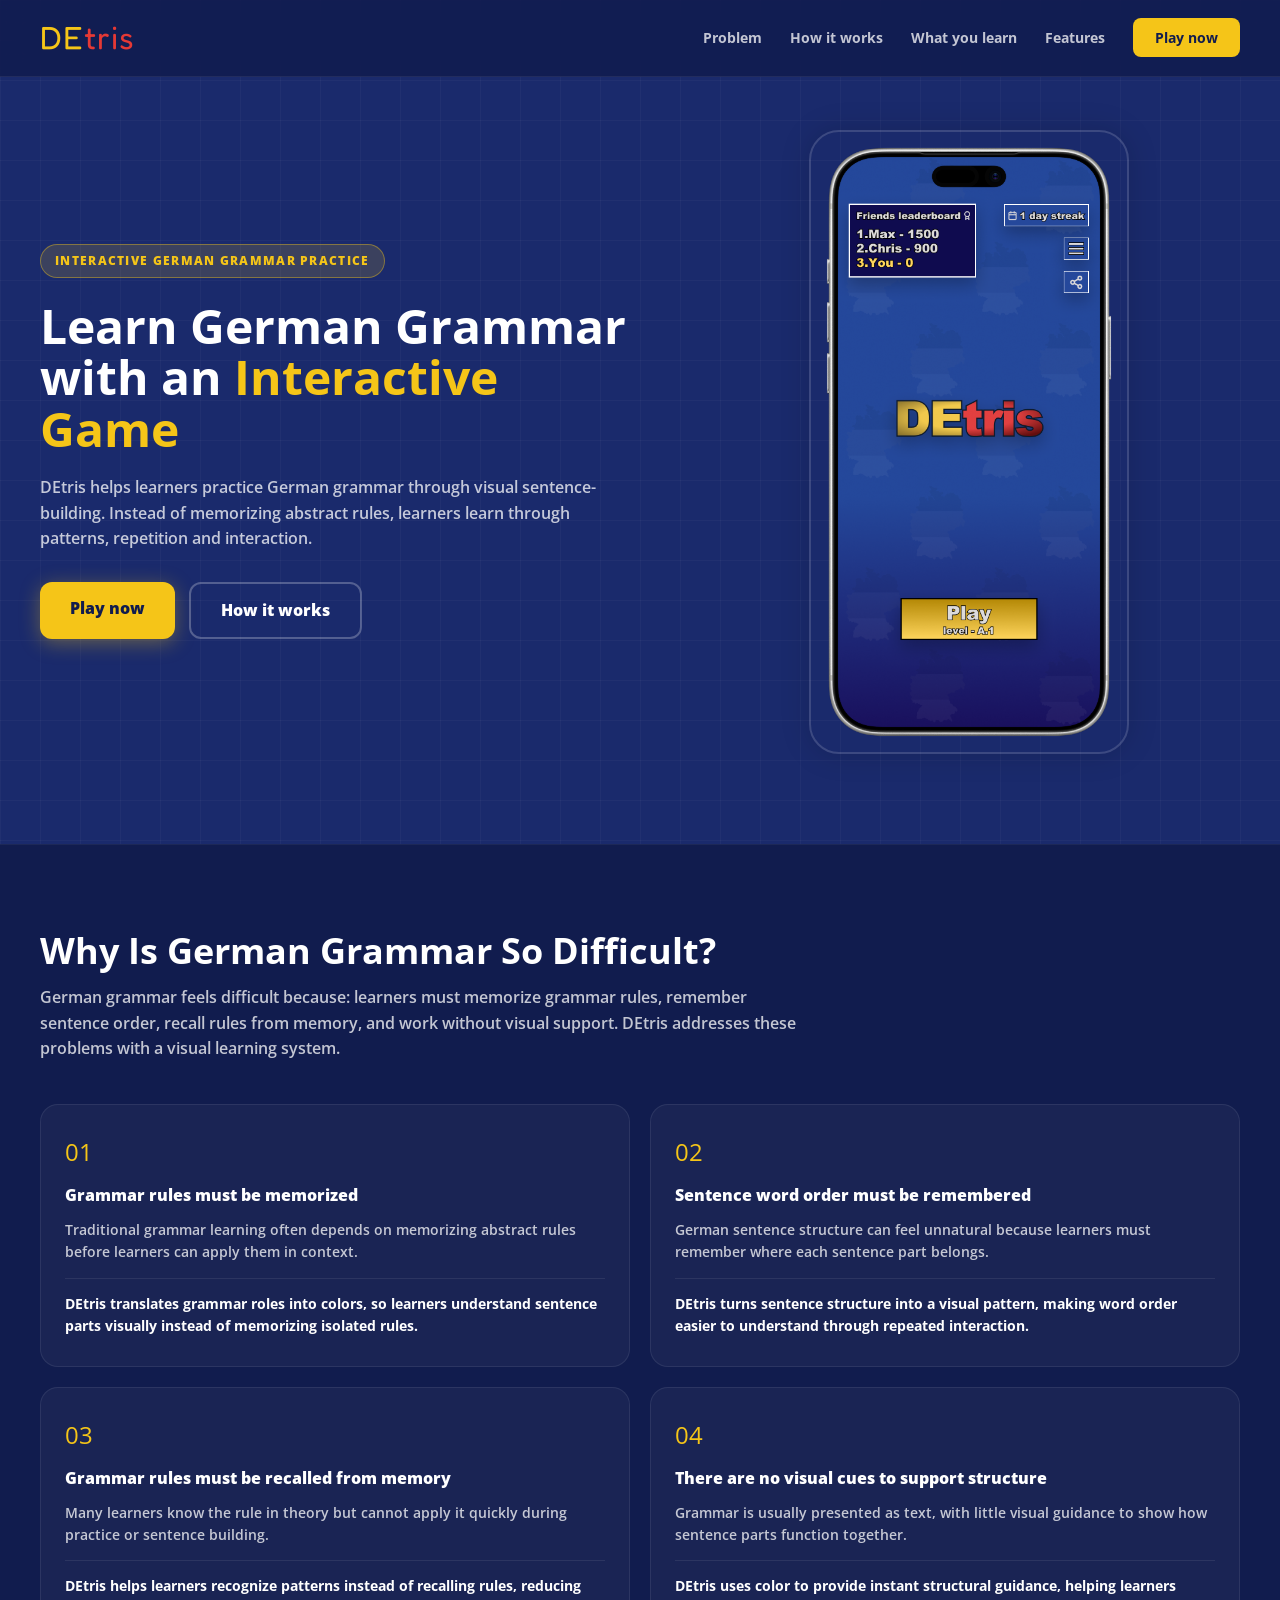
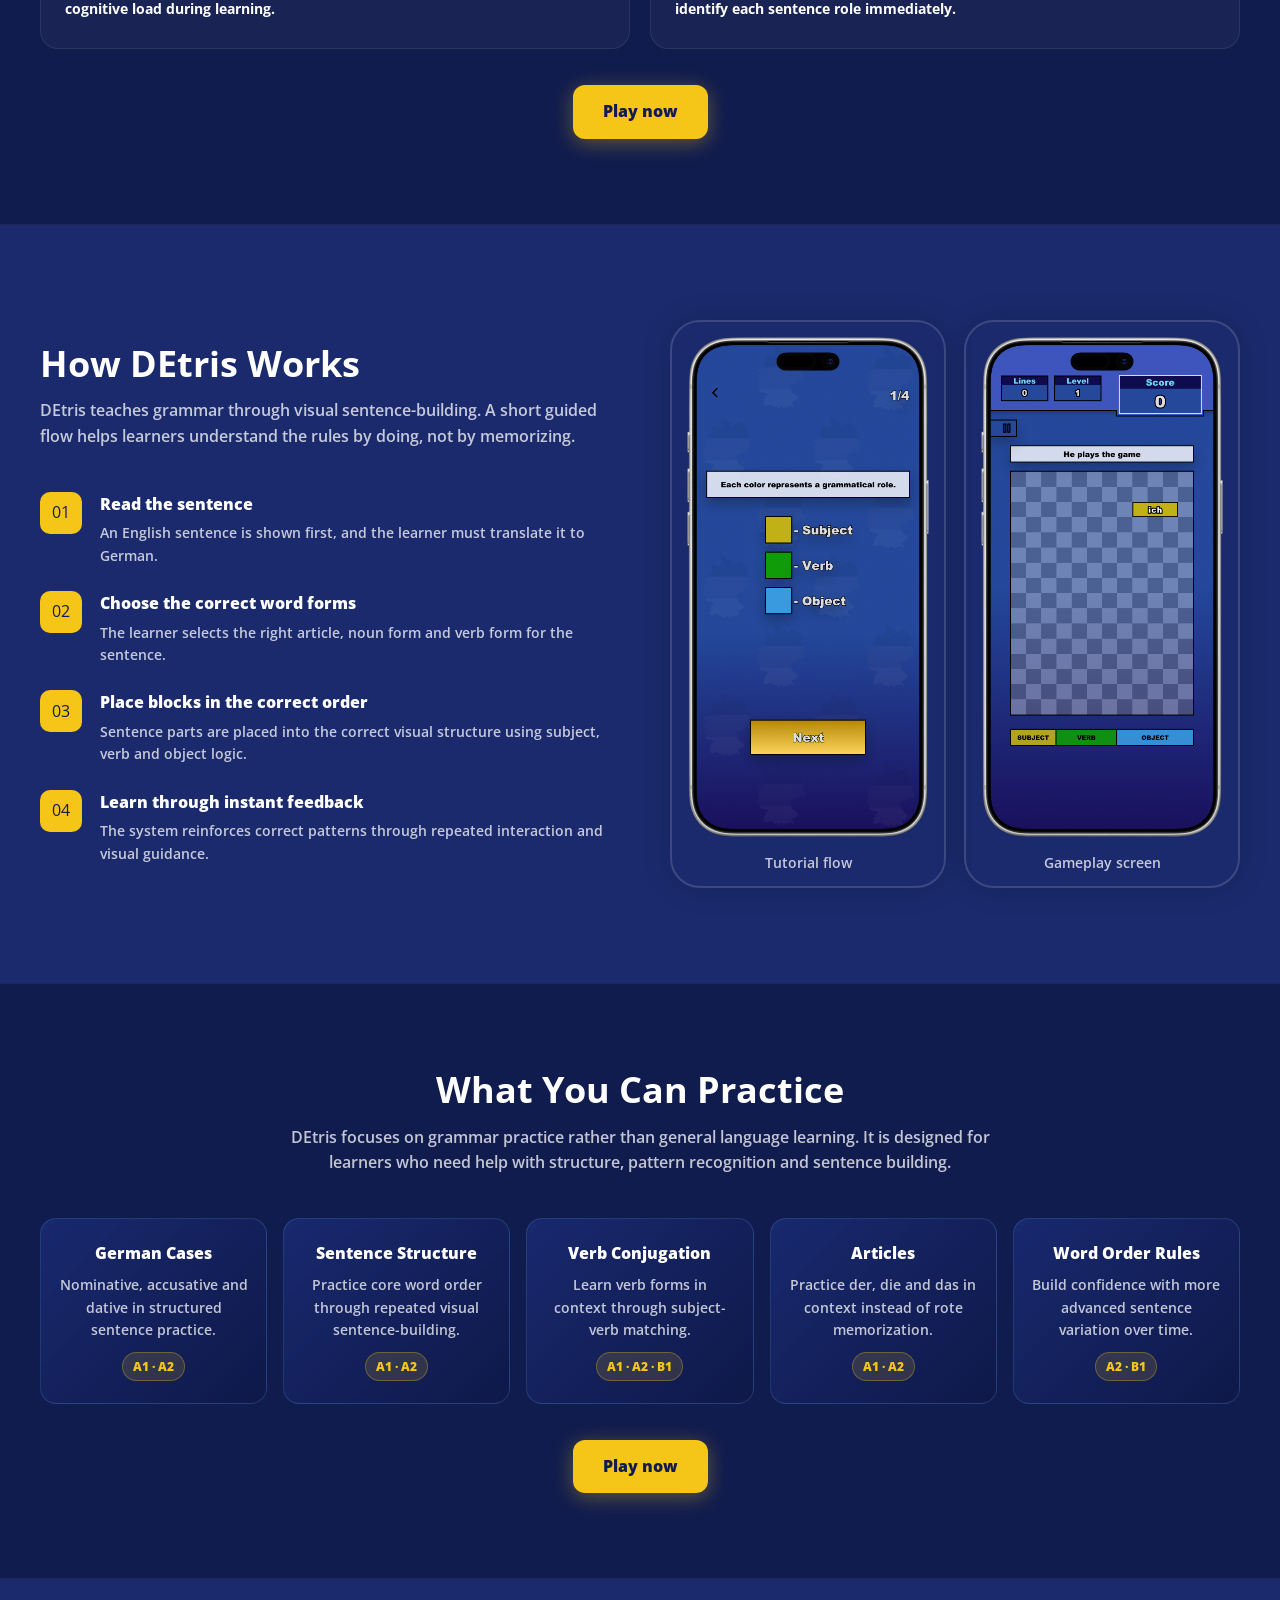
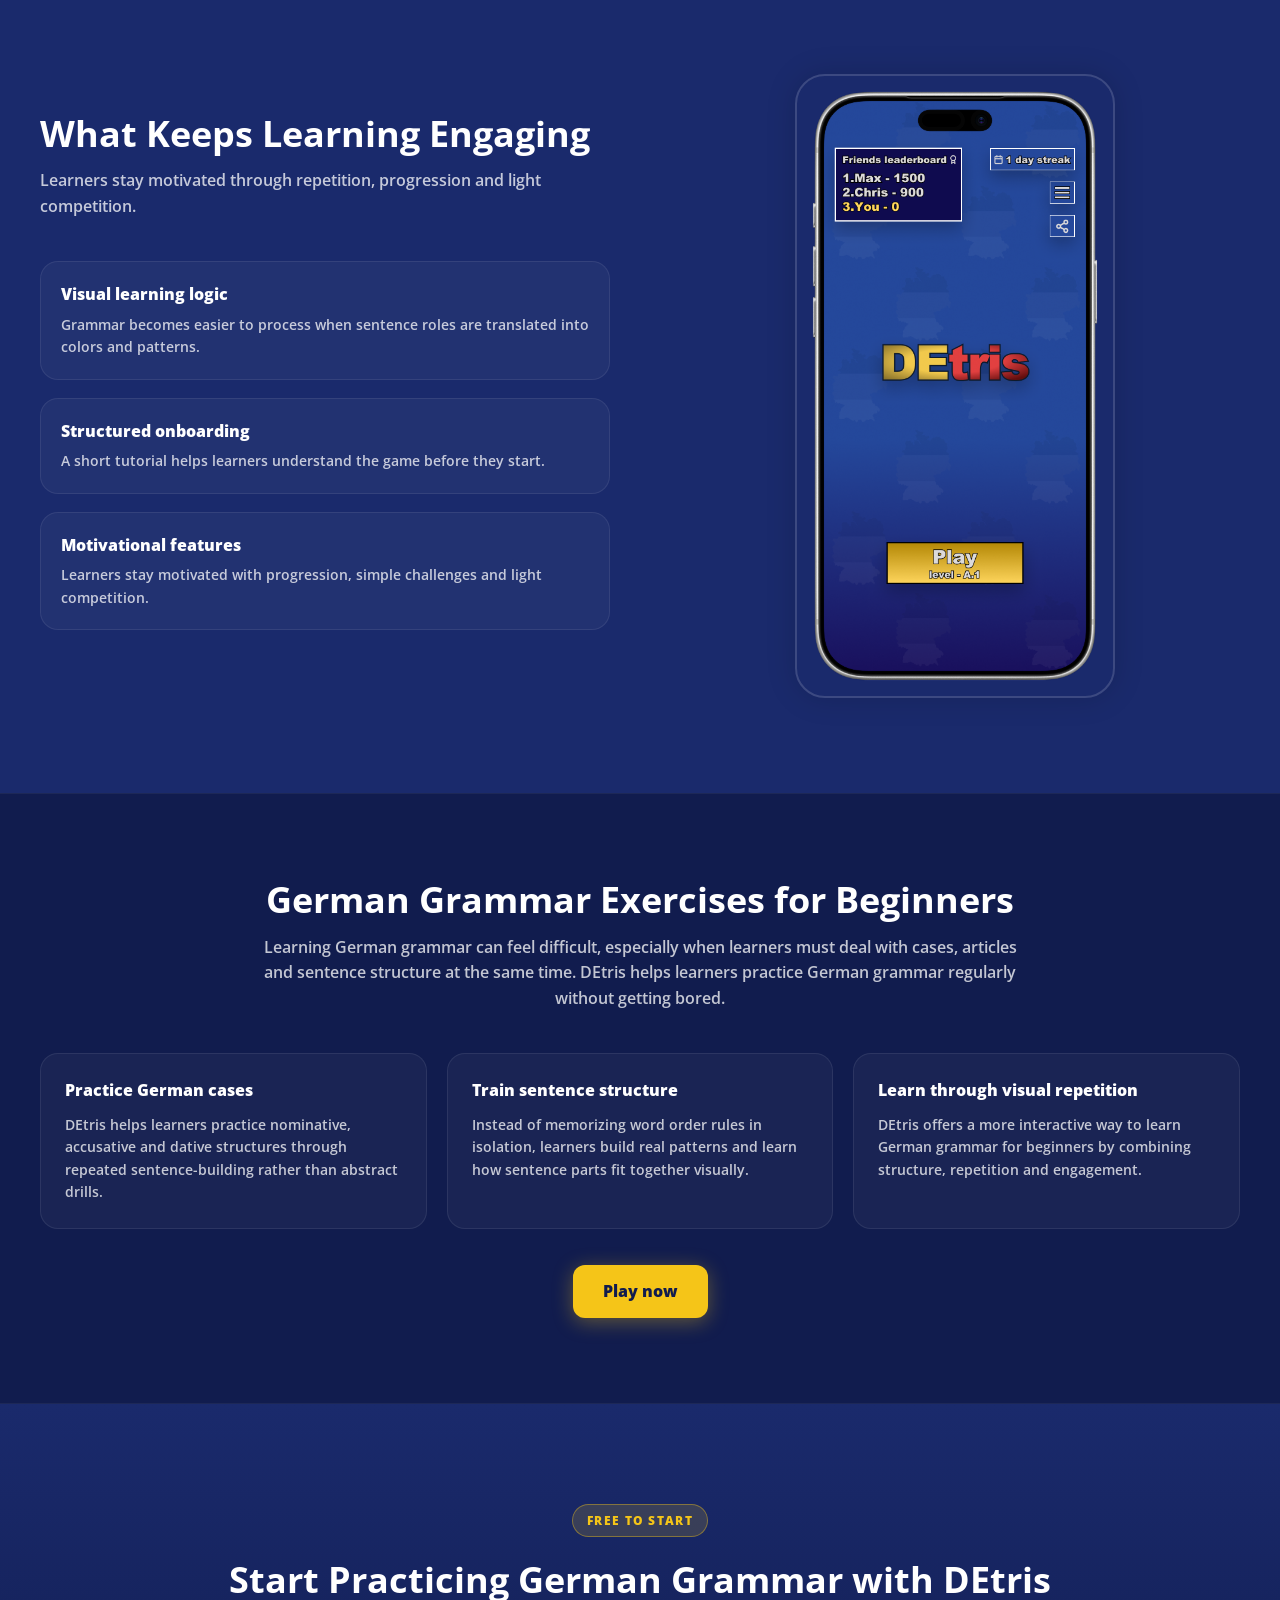
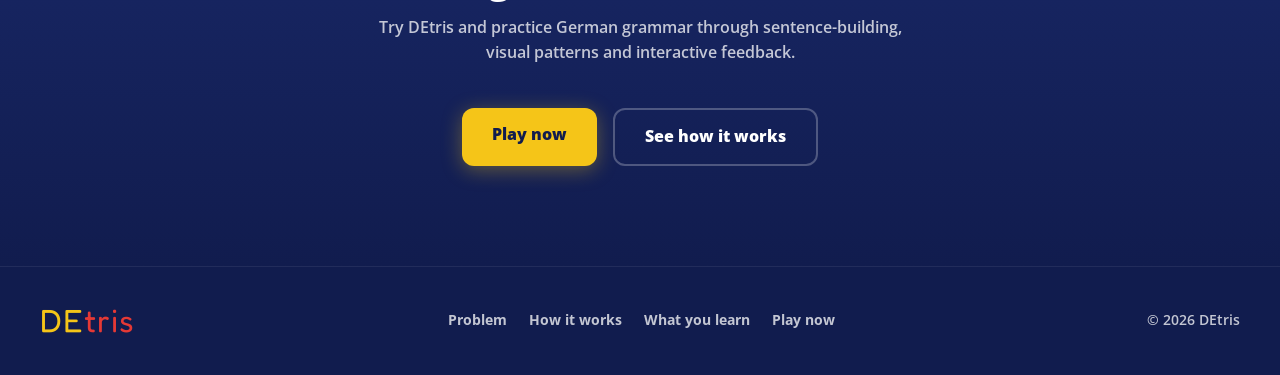
==== commit 76c7afc3: "Final-Final version" ====
--- a/index.html
+++ b/index.html
@@ -73,7 +73,7 @@
 
     .logo {
       font-family: 'Fredoka One', cursive;
-      font-size: 2rem;
+      font-size: 32px;
       letter-spacing: 1px;
       line-height: 1;
     }
@@ -83,14 +83,14 @@
 
     .section-title {
       font-family: 'Open Sans', sans-serif;
-      font-size: clamp(2rem, 3.5vw, 3rem);
+      font-size: 36px;
       line-height: 1.15;
       margin-bottom: 14px;
     }
 
     .section-subtitle {
       color: var(--text-muted);
-      font-size: 1rem;
+      font-size: 16px;
       max-width: 760px;
       margin-bottom: 42px;
       font-weight: 600;
@@ -104,7 +104,7 @@
       padding: 14px 30px;
       font-weight: 800;
       transition: 0.2s ease;
-      font-size: 1rem;
+      font-size: 16px;
     }
 
     .btn-primary {
@@ -128,12 +128,12 @@
       border-color: rgba(255,255,255,0.5);
     }
 
-    .hero-badge {
+    .badge {
       display: inline-block;
       background: rgba(245, 197, 24, 0.15);
       border: 1px solid rgba(245, 197, 24, 0.4);
       color: var(--gold);
-      font-size: 0.8rem;
+      font-size: 12px;
       font-weight: 800;
       letter-spacing: 1.3px;
       text-transform: uppercase;
@@ -180,7 +180,7 @@
       color: var(--text-muted);
       text-decoration: none;
       font-weight: 700;
-      font-size: 0.92rem;
+      font-size: 14px;
     }
 
     .nav-links a:hover {
@@ -212,7 +212,7 @@
 
     .hero-title {
       font-family: 'Open Sans', sans-serif;
-      font-size: clamp(2.7rem, 5vw, 4.4rem);
+      font-size: 48px;
       line-height: 1.08;
       margin-bottom: 20px;
     }
@@ -223,7 +223,7 @@
 
     .hero-text p {
       color: var(--text-muted);
-      font-size: 1.08rem;
+      font-size: 16px;
       max-width: 560px;
       margin-bottom: 30px;
       font-weight: 600;
@@ -235,20 +235,28 @@
       gap: 14px;
     }
 
-    .phone-mockup {
+    .app-shot-frame {
       max-width: 320px;
       margin: 0 auto;
       padding: 12px;
       border-radius: 30px;
-      background: linear-gradient(180deg, #0d163f, #1a2a6c);
       border: 2px solid rgba(255,255,255,0.15);
-      box-shadow: 0 0 50px rgba(45, 75, 196, 0.45);
-    }
-
-    .phone-mockup img {
-      border-radius: 22px;
+      box-shadow: 0 0 30px rgba(0,0,0,0.15);
+    }
+
+    .app-shot-frame img {
       width: 100%;
       height: auto;
+      display: block;
+      border-radius: 22px;
+    }
+
+    .app-shot-frame h3 {
+      text-align: center;
+      color: var(--text-muted);
+      font-size: 14px;
+      font-weight: 600;
+      margin-top: 12px;
     }
 
     #problem {
@@ -271,19 +279,19 @@
     .problem-number {
       font-family: 'Open Sans', sans-serif;
       color: var(--gold);
-      font-size: 1.7rem;
+      font-size: 24px;
       margin-bottom: 12px;
     }
 
     .problem-card h3 {
-      font-size: 1.05rem;
+      font-size: 16px;
       font-weight: 800;
       margin-bottom: 10px;
     }
 
     .problem-card p {
       color: var(--text-muted);
-      font-size: 0.92rem;
+      font-size: 14px;
       margin-bottom: 14px;
       font-weight: 600;
     }
@@ -291,7 +299,7 @@
     .solution-text {
       padding-top: 14px;
       border-top: 1px solid rgba(255,255,255,0.08);
-      font-size: 0.88rem;
+      font-size: 14px;
       font-weight: 700;
       color: var(--white);
     }
@@ -334,19 +342,19 @@
       align-items: center;
       justify-content: center;
       font-family: 'Open Sans', sans-serif;
-      font-size: 1.2rem;
+      font-size: 16px;
       flex-shrink: 0;
     }
 
     .step h3 {
-      font-size: 1rem;
+      font-size: 16px;
       font-weight: 800;
       margin-bottom: 5px;
     }
 
     .step p {
       color: var(--text-muted);
-      font-size: 0.92rem;
+      font-size: 14px;
       font-weight: 600;
     }
 
@@ -354,28 +362,6 @@
       display: grid;
       grid-template-columns: repeat(2, 1fr);
       gap: 18px;
-    }
-
-    .screen-card {
-      padding: 14px;
-      text-align: center;
-    }
-
-    .screen-card img {
-      border-radius: 14px;
-      margin-bottom: 12px;
-    }
-
-    .screen-card h3 {
-      font-size: 0.95rem;
-      font-weight: 800;
-      margin-bottom: 5px;
-    }
-
-    .screen-card p {
-      color: var(--text-muted);
-      font-size: 0.84rem;
-      font-weight: 600;
     }
 
     #learn {
@@ -400,14 +386,14 @@
     }
 
     .topic-card h3 {
-      font-size: 0.96rem;
+      font-size: 16px;
       font-weight: 800;
       margin-bottom: 8px;
     }
 
     .topic-card p {
       color: var(--text-muted);
-      font-size: 0.84rem;
+      font-size: 14px;
       font-weight: 600;
       margin-bottom: 10px;
     }
@@ -419,7 +405,7 @@
       border: 1px solid rgba(245,197,24,0.3);
       background: rgba(245,197,24,0.14);
       color: var(--gold);
-      font-size: 0.72rem;
+      font-size: 12px;
       font-weight: 800;
     }
 
@@ -446,34 +432,14 @@
     }
 
     .feature-item h3 {
-      font-size: 1rem;
+      font-size: 16px;
       font-weight: 800;
       margin-bottom: 6px;
     }
 
     .feature-item p {
       color: var(--text-muted);
-      font-size: 0.92rem;
-      font-weight: 600;
-    }
-
-    .feature-image-card {
-      max-width: 320px;
-      margin: 0 auto;
-      padding: 12px;
-      border-radius: 30px;
-    }
-
-    .feature-image-card img {
-      border-radius: 22px;
-      width: 100%;
-      height: auto;
-    }
-
-    .feature-image-card p {
-      text-align: center;
-      color: var(--text-muted);
-      font-size: 0.84rem;
+      font-size: 14px;
       font-weight: 600;
     }
 
@@ -495,14 +461,14 @@
     }
 
     .seo-card h3 {
-      font-size: 1.02rem;
+      font-size: 16px;
       font-weight: 800;
       margin-bottom: 10px;
     }
 
     .seo-card p {
       color: var(--text-muted);
-      font-size: 0.9rem;
+      font-size: 14px;
       font-weight: 600;
     }
 
@@ -550,7 +516,7 @@
     .footer-links a {
       color: var(--text-muted);
       text-decoration: none;
-      font-size: 0.86rem;
+      font-size: 14px;
       font-weight: 700;
     }
 
@@ -560,7 +526,7 @@
 
     .footer-copy {
       color: var(--text-muted);
-      font-size: 0.82rem;
+      font-size: 14px;
       font-weight: 600;
     }
 
@@ -586,6 +552,15 @@
     }
 
     @media (max-width: 760px) {
+      .app-shot-frame {
+        max-width: 250px;
+      }
+
+      .app-shot-frame img {
+        max-width: 100%;
+        margin: auto;
+      }
+
       .nav-inner {
         flex-direction: row;
         justify-content: space-between;
@@ -604,7 +579,7 @@
 
       .nav-links .nav-cta {
         padding: 10px 18px;
-        font-size: 0.95rem;
+        font-size: 14px;
       }
 
       .hero-grid,
@@ -624,13 +599,13 @@
       }
 
       .hero-title {
-        font-size: 2.4rem;
+        font-size: 32px;
         line-height: 1.1;
       }
 
       .hero-text p,
       .section-subtitle {
-        font-size: 0.98rem;
+        font-size: 16px;
       }
 
       .hero-actions,
@@ -643,17 +618,6 @@
       .btn-secondary {
         width: 100%;
         text-align: center;
-      }
-
-      .phone-mockup,
-      .feature-image-card {
-        max-width: 250px;
-      }
-
-      .screen-card img,
-      .feature-image-card img {
-        max-width: 220px;
-        margin: 0 auto;
       }
 
       .footer-inner {
@@ -704,7 +668,7 @@
     <section id="hero">
       <div class="container hero-grid">
         <div class="hero-text">
-          <div class="hero-badge">Interactive German Grammar Practice</div>
+          <div class="badge">Interactive German Grammar Practice</div>
           <h1 class="hero-title">
             Learn German Grammar with an <span class="highlight">Interactive Game</span>
           </h1>
@@ -718,10 +682,10 @@
         </div>
 
         <div>
-          <div class="phone-mockup">
+          <div class="app-shot-frame">
             <img src="images/Main_page.png" alt="DEtris app home screen">
           </div>
-      </div>
+        </div>
     </section>
 
     <section id="problem">
@@ -795,7 +759,7 @@
 
           <div class="steps">
             <div class="step">
-              <div class="step-number">1</div>
+              <div class="step-number">01</div>
               <div>
                 <h3>Read the sentence</h3>
                 <p>An English sentence is shown first, and the learner must translate it to German.</p>
@@ -803,7 +767,7 @@
             </div>
 
             <div class="step">
-              <div class="step-number">2</div>
+              <div class="step-number">02</div>
               <div>
                 <h3>Choose the correct word forms</h3>
                 <p>The learner selects the right article, noun form and verb form for the sentence.</p>
@@ -811,7 +775,7 @@
             </div>
 
             <div class="step">
-              <div class="step-number">3</div>
+              <div class="step-number">03</div>
               <div>
                 <h3>Place blocks in the correct order</h3>
                 <p>Sentence parts are placed into the correct visual structure using subject, verb and object logic.</p>
@@ -819,7 +783,7 @@
             </div>
 
             <div class="step">
-              <div class="step-number">4</div>
+              <div class="step-number">04</div>
               <div>
                 <h3>Learn through instant feedback</h3>
                 <p>The system reinforces correct patterns through repeated interaction and visual guidance.</p>
@@ -829,15 +793,15 @@
         </div>
 
         <div class="screens-column">
-          <article class="screen-card card">
+          <div class="app-shot-frame">
             <img src="images/1.png" alt="DEtris tutorial screen">
             <h3>Tutorial flow</h3>
-          </article>
-
-          <article class="screen-card card">
+          </div>
+
+          <div class="app-shot-frame">
             <img src="images/Game.png" alt="DEtris gameplay screen">
             <h3>Gameplay screen</h3>
-          </article>
+          </div>
         </div>
       </div>
     </section>
@@ -916,9 +880,9 @@
         </div>
 
         <div>
-          <article class="feature-image-card card">
+          <div class="app-shot-frame">
             <img src="images/Main_page.png" alt="DEtris leaderboard or main menu screen">
-          </article>
+          </div>
         </div>
       </div>
     </section>
@@ -963,7 +927,7 @@
 
     <section id="cta">
       <div class="container">
-        <div class="hero-badge">Free to start</div>
+        <div class="badge">Free to start</div>
         <h2 class="section-title">Start Practicing German Grammar with DEtris</h2>
         <p class="section-subtitle">
           Try DEtris and practice German grammar through sentence-building, visual patterns and interactive feedback.
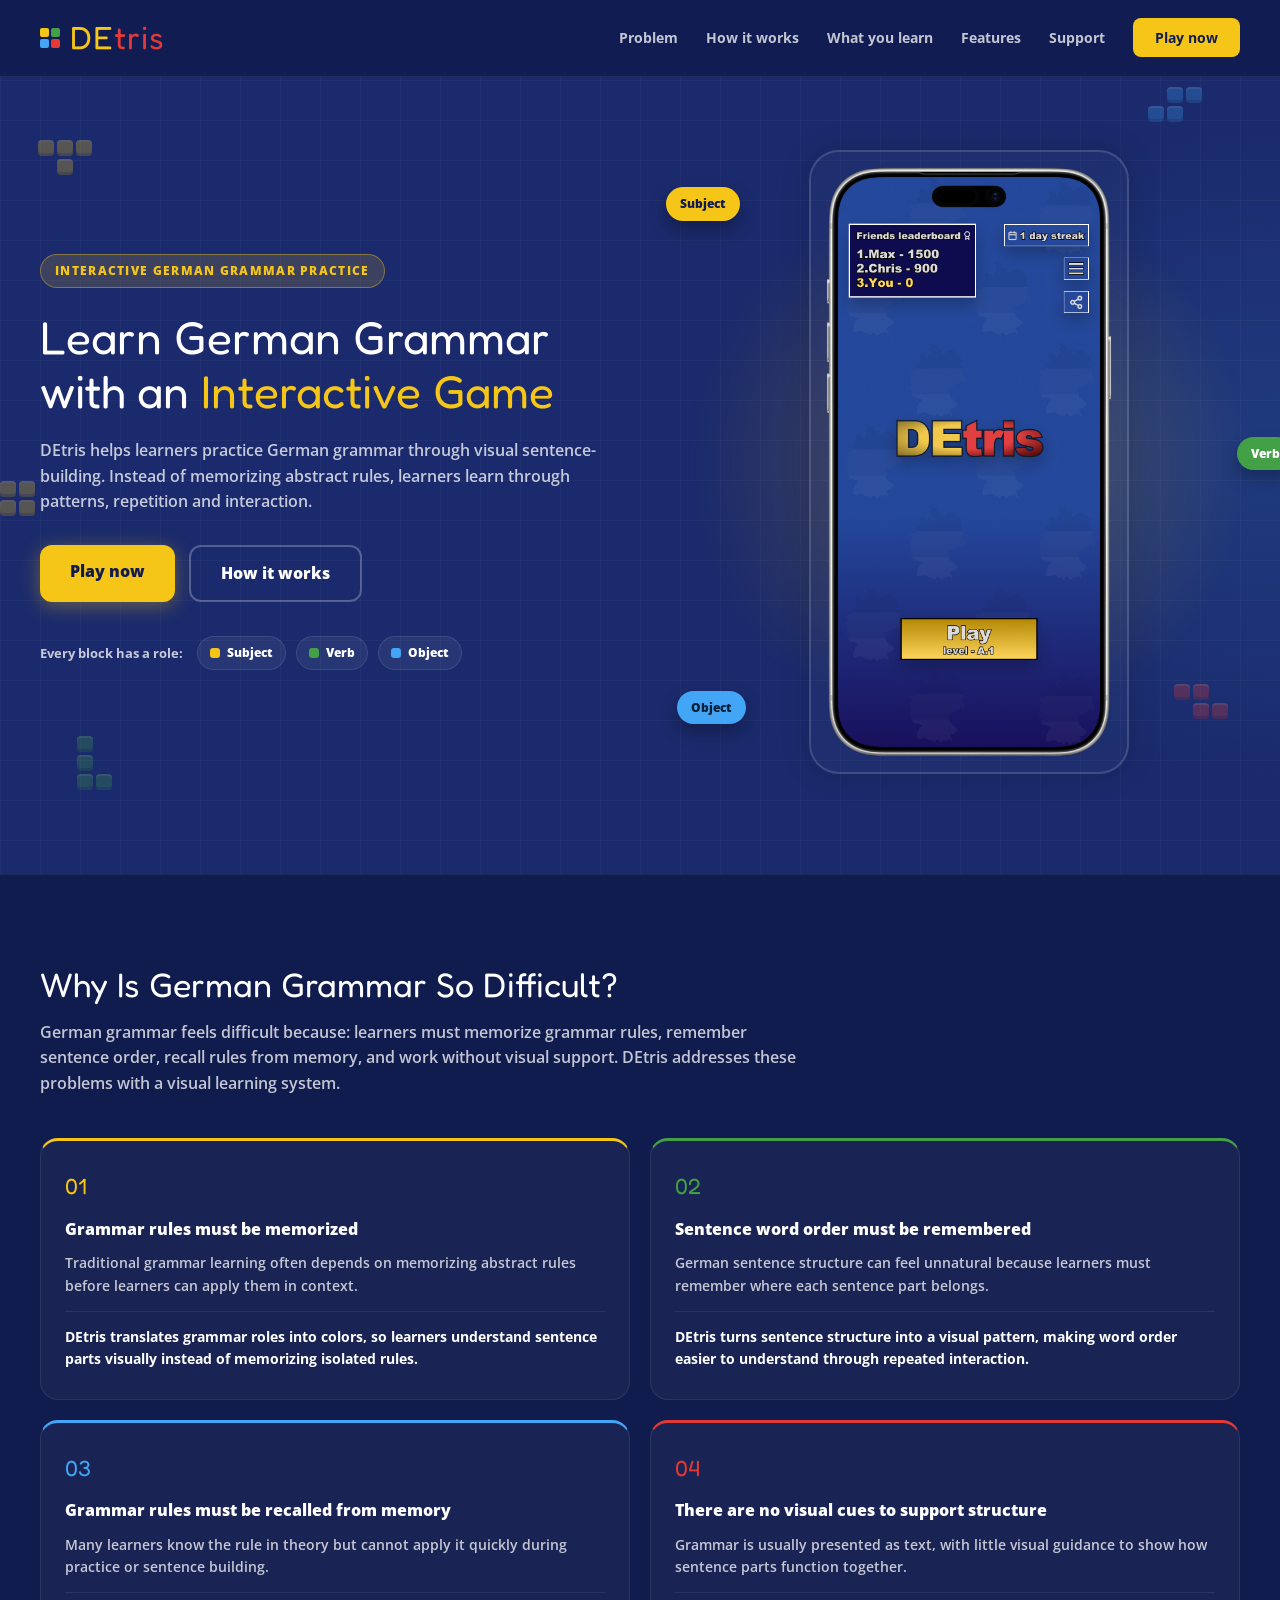
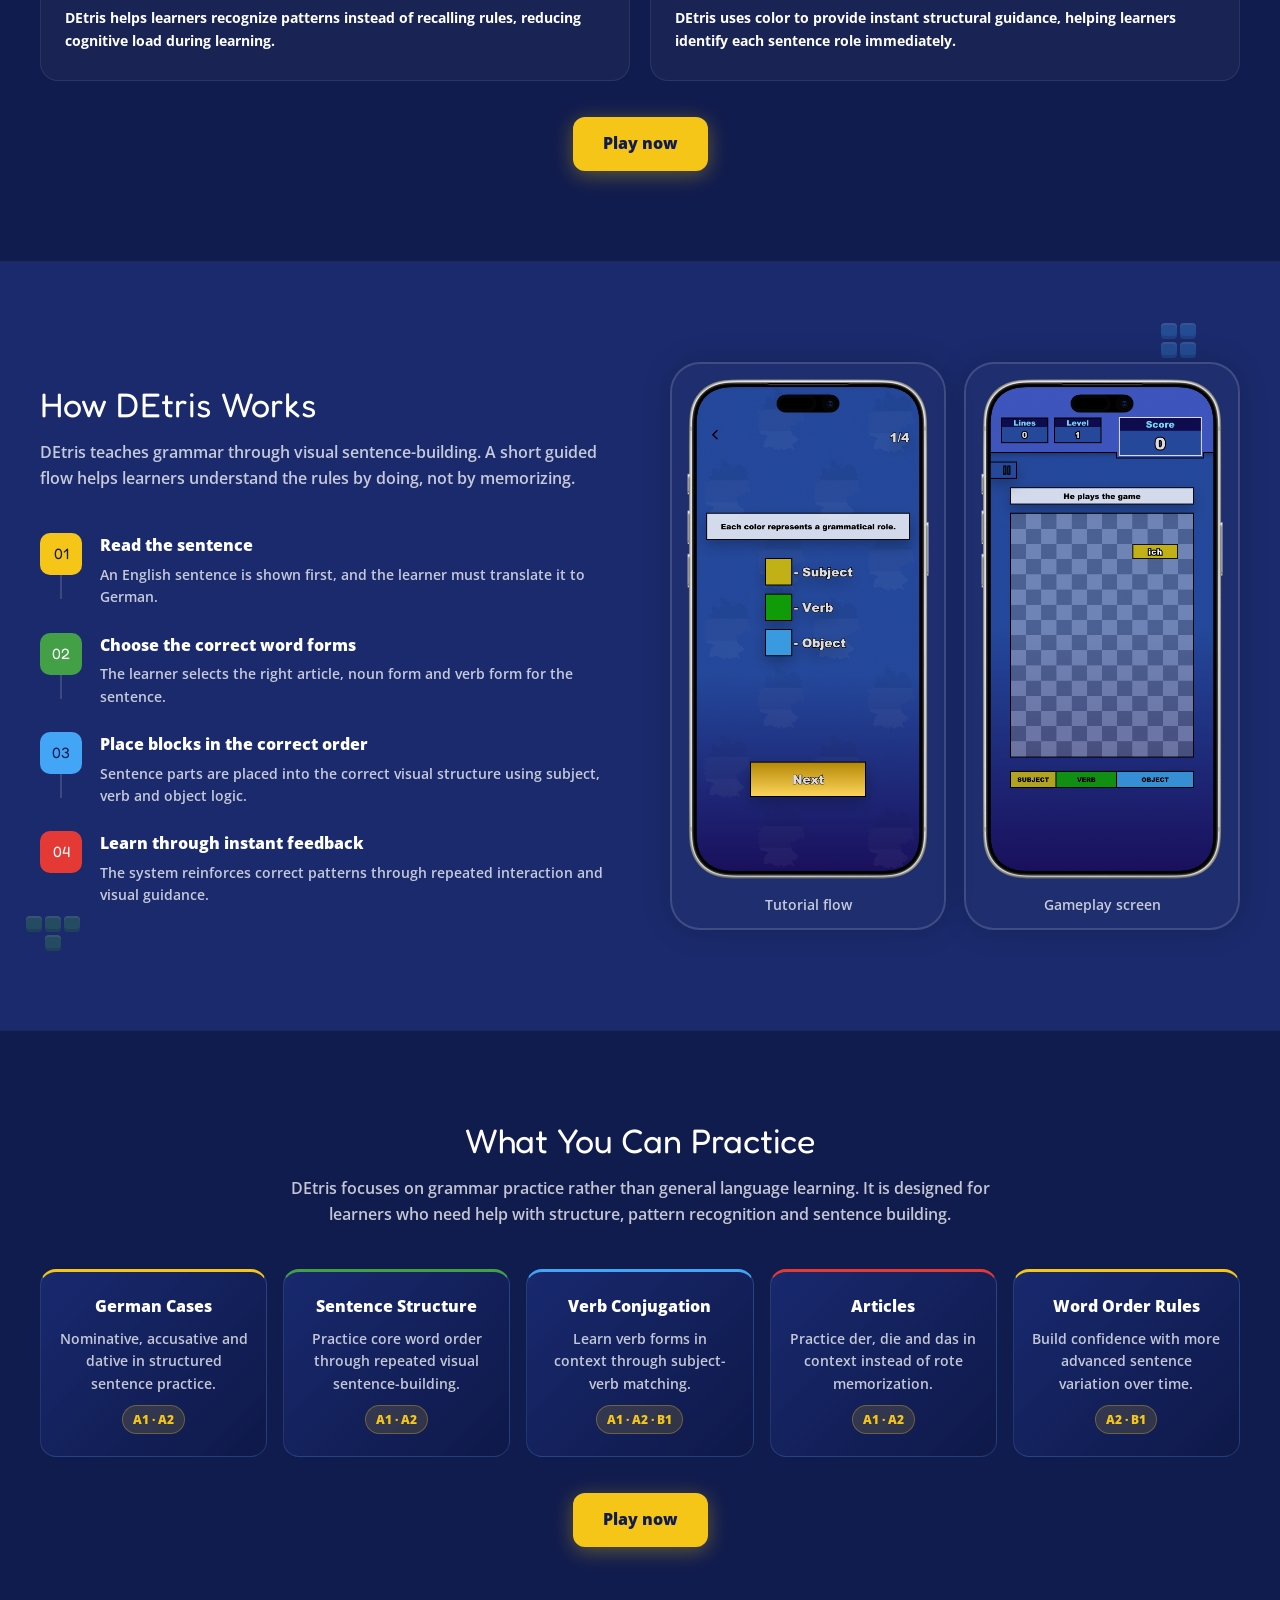
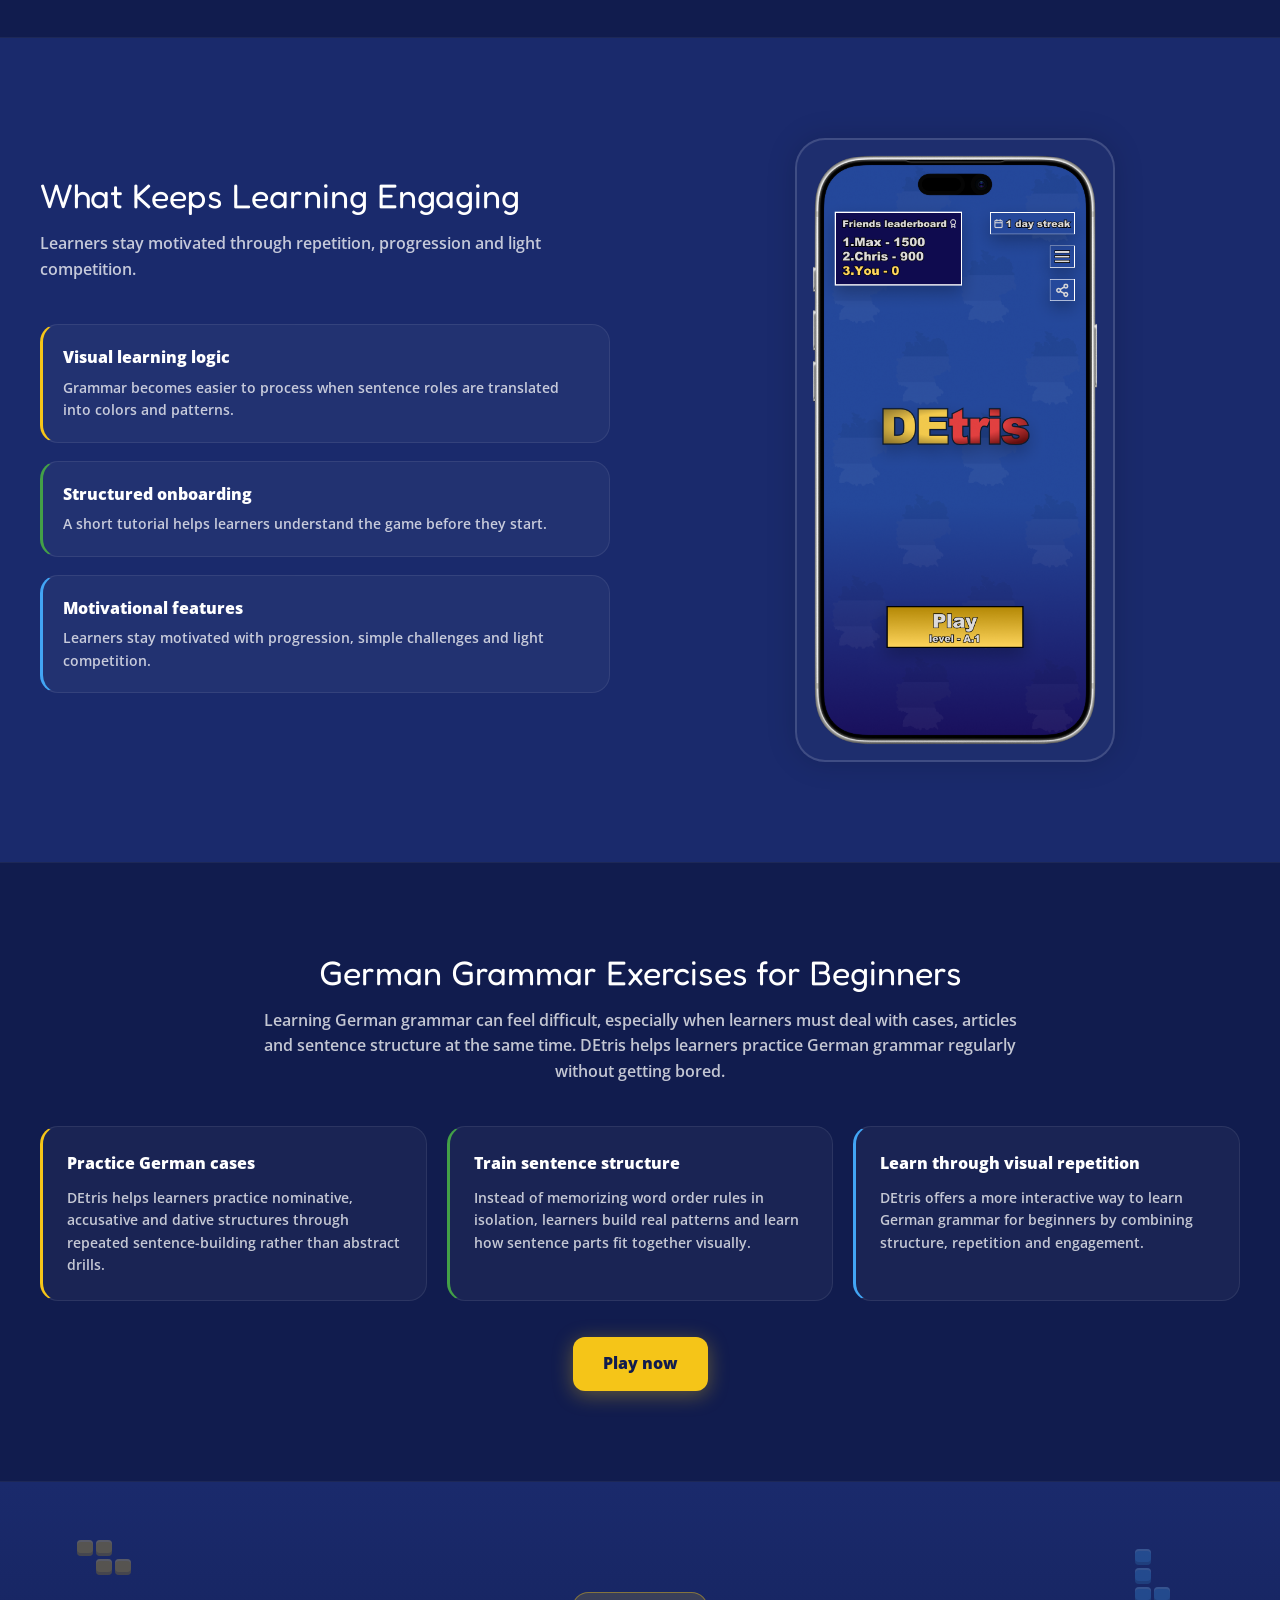
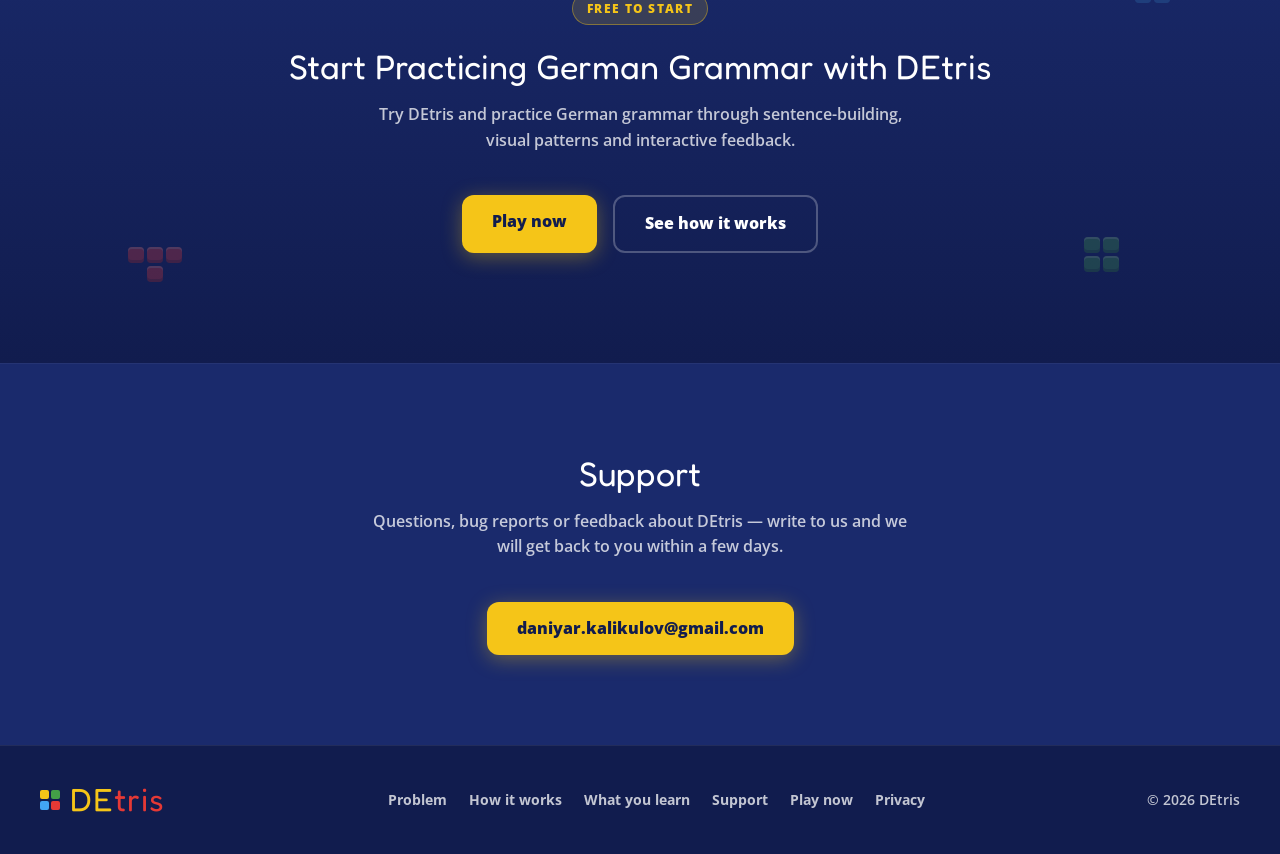
==== commit a3307ac5: "Add Support section and Privacy Policy page for App Store submission Extract shared CSS/JS into styl" ====
--- a/index.html
+++ b/index.html
@@ -13,623 +13,8 @@
   <link rel="preconnect" href="https://fonts.googleapis.com">
   <link rel="preconnect" href="https://fonts.gstatic.com" crossorigin>
   <link href="https://fonts.googleapis.com/css2?family=Fredoka+One&family=Open+Sans:wght@400;600;700;800&display=swap" rel="stylesheet">
-
-  <style>
-    :root {
-      --navy: #1a2a6c;
-      --navy-dark: #111c4e;
-      --gold: #f5c518;
-      --gold-dark: #d4a800;
-      --white: #ffffff;
-      --text-muted: rgba(255,255,255,0.75);
-      --card-bg: rgba(255,255,255,0.04);
-      --card-border: rgba(255,255,255,0.08);
-    }
-
-    * {
-      margin: 0;
-      padding: 0;
-      box-sizing: border-box;
-    }
-
-    html {
-      scroll-behavior: smooth;
-    }
-
-    body {
-      font-family: 'Open Sans', sans-serif;
-      background: var(--navy);
-      color: var(--white);
-      overflow-x: hidden;
-      line-height: 1.6;
-    }
-
-    body::before {
-      content: "";
-      position: fixed;
-      inset: 0;
-      background-image:
-        linear-gradient(rgba(255,255,255,0.03) 1px, transparent 1px),
-        linear-gradient(90deg, rgba(255,255,255,0.03) 1px, transparent 1px);
-      background-size: 40px 40px;
-      pointer-events: none;
-      z-index: 0;
-    }
-
-    img {
-      max-width: 100%;
-      display: block;
-    }
-
-    section, header, footer, nav, main {
-      position: relative;
-      z-index: 1;
-    }
-
-    .container {
-      width: min(1200px, calc(100% - 48px));
-      margin: 0 auto;
-    }
-
-    .logo {
-      font-family: 'Fredoka One', cursive;
-      font-size: 32px;
-      letter-spacing: 1px;
-      line-height: 1;
-    }
-
-    .logo .de { color: var(--gold); }
-    .logo .tris { color: #e53935; }
-
-    .section-title {
-      font-family: 'Open Sans', sans-serif;
-      font-size: 36px;
-      line-height: 1.15;
-      margin-bottom: 14px;
-    }
-
-    .section-subtitle {
-      color: var(--text-muted);
-      font-size: 16px;
-      max-width: 760px;
-      margin-bottom: 42px;
-      font-weight: 600;
-    }
-
-    .btn-primary,
-    .btn-secondary {
-      display: inline-block;
-      text-decoration: none;
-      border-radius: 12px;
-      padding: 14px 30px;
-      font-weight: 800;
-      transition: 0.2s ease;
-      font-size: 16px;
-    }
-
-    .btn-primary {
-      background: var(--gold);
-      color: var(--navy-dark);
-      box-shadow: 0 4px 20px rgba(245, 197, 24, 0.35);
-    }
-
-    .btn-primary:hover {
-      transform: translateY(-2px);
-      background: var(--gold-dark);
-    }
-
-    .btn-secondary {
-      border: 2px solid rgba(255,255,255,0.25);
-      color: var(--white);
-    }
-
-    .btn-secondary:hover {
-      background: rgba(255,255,255,0.06);
-      border-color: rgba(255,255,255,0.5);
-    }
-
-    .badge {
-      display: inline-block;
-      background: rgba(245, 197, 24, 0.15);
-      border: 1px solid rgba(245, 197, 24, 0.4);
-      color: var(--gold);
-      font-size: 12px;
-      font-weight: 800;
-      letter-spacing: 1.3px;
-      text-transform: uppercase;
-      padding: 6px 14px;
-      border-radius: 999px;
-      margin-bottom: 22px;
-    }
-
-    .card {
-      background: var(--card-bg);
-      border: 1px solid var(--card-border);
-      border-radius: 18px;
-    }
-
-    nav {
-      position: fixed;
-      top: 0;
-      left: 0;
-      right: 0;
-      background: rgba(17, 28, 78, 0.85);
-      backdrop-filter: blur(12px);
-      border-bottom: 1px solid rgba(255,255,255,0.07);
-      z-index: 100;
-    }
-
-    .nav-inner {
-      width: min(1200px, calc(100% - 48px));
-      margin: 0 auto;
-      min-height: 76px;
-      display: flex;
-      align-items: center;
-      justify-content: space-between;
-      gap: 24px;
-    }
-
-    .nav-links {
-      display: flex;
-      gap: 28px;
-      align-items: center;
-      list-style: none;
-    }
-
-    .nav-links a {
-      color: var(--text-muted);
-      text-decoration: none;
-      font-weight: 700;
-      font-size: 14px;
-    }
-
-    .nav-links a:hover {
-      color: var(--white);
-    }
-
-    .nav-links .nav-cta {
-      background: var(--gold);
-      color: var(--navy-dark);
-      padding: 10px 22px;
-      border-radius: 8px;
-    }
-
-    .nav-links .nav-cta:hover {
-      color: var(--navy-dark);
-      background: var(--gold-dark);
-    }
-
-    #hero {
-      padding: 130px 0 90px;
-    }
-
-    .hero-grid {
-      display: grid;
-      grid-template-columns: 1.05fr 0.95fr;
-      gap: 60px;
-      align-items: center;
-    }
-
-    .hero-title {
-      font-family: 'Open Sans', sans-serif;
-      font-size: 48px;
-      line-height: 1.08;
-      margin-bottom: 20px;
-    }
-
-    .hero-title .highlight {
-      color: var(--gold);
-    }
-
-    .hero-text p {
-      color: var(--text-muted);
-      font-size: 16px;
-      max-width: 560px;
-      margin-bottom: 30px;
-      font-weight: 600;
-    }
-
-    .hero-actions {
-      display: flex;
-      flex-wrap: wrap;
-      gap: 14px;
-    }
-
-    .app-shot-frame {
-      max-width: 320px;
-      margin: 0 auto;
-      padding: 12px;
-      border-radius: 30px;
-      border: 2px solid rgba(255,255,255,0.15);
-      box-shadow: 0 0 30px rgba(0,0,0,0.15);
-    }
-
-    .app-shot-frame img {
-      width: 100%;
-      height: auto;
-      display: block;
-      border-radius: 22px;
-    }
-
-    .app-shot-frame h3 {
-      text-align: center;
-      color: var(--text-muted);
-      font-size: 14px;
-      font-weight: 600;
-      margin-top: 12px;
-    }
-
-    #problem {
-      padding: 85px 0;
-      background: var(--navy-dark);
-      border-top: 1px solid rgba(255,255,255,0.05);
-      border-bottom: 1px solid rgba(255,255,255,0.05);
-    }
-
-    .problem-grid {
-      display: grid;
-      grid-template-columns: repeat(2, 1fr);
-      gap: 20px;
-    }
-
-    .problem-card {
-      padding: 28px 24px;
-    }
-
-    .problem-number {
-      font-family: 'Open Sans', sans-serif;
-      color: var(--gold);
-      font-size: 24px;
-      margin-bottom: 12px;
-    }
-
-    .problem-card h3 {
-      font-size: 16px;
-      font-weight: 800;
-      margin-bottom: 10px;
-    }
-
-    .problem-card p {
-      color: var(--text-muted);
-      font-size: 14px;
-      margin-bottom: 14px;
-      font-weight: 600;
-    }
-
-    .solution-text {
-      padding-top: 14px;
-      border-top: 1px solid rgba(255,255,255,0.08);
-      font-size: 14px;
-      font-weight: 700;
-      color: var(--white);
-    }
-
-    .mid-cta {
-      margin-top: 36px;
-      text-align: center;
-    }
-
-    #how {
-      padding: 95px 0;
-    }
-
-    .how-grid {
-      display: grid;
-      grid-template-columns: 1fr 1fr;
-      gap: 60px;
-      align-items: center;
-    }
-
-    .steps {
-      display: flex;
-      flex-direction: column;
-      gap: 24px;
-    }
-
-    .step {
-      display: flex;
-      gap: 18px;
-      align-items: flex-start;
-    }
-
-    .step-number {
-      width: 42px;
-      height: 42px;
-      border-radius: 10px;
-      background: var(--gold);
-      color: var(--navy-dark);
-      display: flex;
-      align-items: center;
-      justify-content: center;
-      font-family: 'Open Sans', sans-serif;
-      font-size: 16px;
-      flex-shrink: 0;
-    }
-
-    .step h3 {
-      font-size: 16px;
-      font-weight: 800;
-      margin-bottom: 5px;
-    }
-
-    .step p {
-      color: var(--text-muted);
-      font-size: 14px;
-      font-weight: 600;
-    }
-
-    .screens-column {
-      display: grid;
-      grid-template-columns: repeat(2, 1fr);
-      gap: 18px;
-    }
-
-    #learn {
-      padding: 85px 0;
-      background: var(--navy-dark);
-      border-top: 1px solid rgba(255,255,255,0.05);
-      border-bottom: 1px solid rgba(255,255,255,0.05);
-    }
-
-    .topics-grid {
-      display: grid;
-      grid-template-columns: repeat(5, 1fr);
-      gap: 16px;
-    }
-
-    .topic-card {
-      padding: 22px 18px;
-      text-align: center;
-      background: linear-gradient(135deg, rgba(45,75,196,0.28), rgba(13,22,68,0.5));
-      border: 1px solid rgba(100,181,246,0.2);
-      border-radius: 16px;
-    }
-
-    .topic-card h3 {
-      font-size: 16px;
-      font-weight: 800;
-      margin-bottom: 8px;
-    }
-
-    .topic-card p {
-      color: var(--text-muted);
-      font-size: 14px;
-      font-weight: 600;
-      margin-bottom: 10px;
-    }
-
-    .level-tag {
-      display: inline-block;
-      padding: 4px 10px;
-      border-radius: 999px;
-      border: 1px solid rgba(245,197,24,0.3);
-      background: rgba(245,197,24,0.14);
-      color: var(--gold);
-      font-size: 12px;
-      font-weight: 800;
-    }
-
-    #features {
-      padding: 95px 0;
-    }
-
-    .features-grid {
-      display: grid;
-      grid-template-columns: 1fr 1fr;
-      gap: 60px;
-      align-items: center;
-    }
-
-    .feature-list {
-      display: flex;
-      flex-direction: column;
-      gap: 18px;
-      margin-bottom: 30px;
-    }
-
-    .feature-item {
-      padding: 20px;
-    }
-
-    .feature-item h3 {
-      font-size: 16px;
-      font-weight: 800;
-      margin-bottom: 6px;
-    }
-
-    .feature-item p {
-      color: var(--text-muted);
-      font-size: 14px;
-      font-weight: 600;
-    }
-
-    #seo-copy {
-      padding: 85px 0;
-      background: var(--navy-dark);
-      border-top: 1px solid rgba(255,255,255,0.05);
-      border-bottom: 1px solid rgba(255,255,255,0.05);
-    }
-
-    .seo-grid {
-      display: grid;
-      grid-template-columns: repeat(3, 1fr);
-      gap: 20px;
-    }
-
-    .seo-card {
-      padding: 24px;
-    }
-
-    .seo-card h3 {
-      font-size: 16px;
-      font-weight: 800;
-      margin-bottom: 10px;
-    }
-
-    .seo-card p {
-      color: var(--text-muted);
-      font-size: 14px;
-      font-weight: 600;
-    }
-
-    #cta {
-      padding: 100px 0;
-      text-align: center;
-      background: linear-gradient(180deg, var(--navy) 0%, var(--navy-dark) 100%);
-    }
-
-    #cta .section-subtitle {
-      margin-left: auto;
-      margin-right: auto;
-      max-width: 560px;
-    }
-
-    .cta-actions {
-      display: flex;
-      justify-content: center;
-      gap: 16px;
-      flex-wrap: wrap;
-    }
-
-    footer {
-      padding: 38px 0;
-      background: var(--navy-dark);
-      border-top: 1px solid rgba(255,255,255,0.07);
-    }
-
-    .footer-inner {
-      width: min(1200px, calc(100% - 48px));
-      margin: 0 auto;
-      display: flex;
-      align-items: center;
-      justify-content: space-between;
-      gap: 20px;
-      flex-wrap: wrap;
-    }
-
-    .footer-links {
-      display: flex;
-      gap: 22px;
-      flex-wrap: wrap;
-    }
-
-    .footer-links a {
-      color: var(--text-muted);
-      text-decoration: none;
-      font-size: 14px;
-      font-weight: 700;
-    }
-
-    .footer-links a:hover {
-      color: var(--white);
-    }
-
-    .footer-copy {
-      color: var(--text-muted);
-      font-size: 14px;
-      font-weight: 600;
-    }
-
-    @media (max-width: 1000px) {
-      .hero-grid,
-      .how-grid,
-      .features-grid {
-        grid-template-columns: 1fr;
-      }
-
-      .problem-grid,
-      .seo-grid {
-        grid-template-columns: 1fr;
-      }
-
-      .topics-grid {
-        grid-template-columns: repeat(2, 1fr);
-      }
-
-      .screens-column {
-        grid-template-columns: 1fr 1fr;
-      }
-    }
-
-    @media (max-width: 760px) {
-      .app-shot-frame {
-        max-width: 250px;
-      }
-
-      .app-shot-frame img {
-        max-width: 100%;
-        margin: auto;
-      }
-
-      .nav-inner {
-        flex-direction: row;
-        justify-content: space-between;
-        align-items: center;
-        min-height: 72px;
-      }
-
-      .nav-links {
-        display: flex;
-        gap: 0;
-      }
-
-      .nav-links li:not(:last-child) {
-        display: none;
-      }
-
-      .nav-links .nav-cta {
-        padding: 10px 18px;
-        font-size: 14px;
-      }
-
-      .hero-grid,
-      .how-grid,
-      .features-grid,
-      .problem-grid,
-      .seo-grid,
-      .topics-grid,
-      .screens-column {
-        grid-template-columns: 1fr;
-      }
-
-      .container,
-      .nav-inner,
-      .footer-inner {
-        width: min(100%, calc(100% - 28px));
-      }
-
-      .hero-title {
-        font-size: 32px;
-        line-height: 1.1;
-      }
-
-      .hero-text p,
-      .section-subtitle {
-        font-size: 16px;
-      }
-
-      .hero-actions,
-      .cta-actions {
-        flex-direction: column;
-        align-items: stretch;
-      }
-
-      .btn-primary,
-      .btn-secondary {
-        width: 100%;
-        text-align: center;
-      }
-
-      .footer-inner {
-        flex-direction: column;
-        text-align: center;
-      }
-
-      .footer-links {
-        justify-content: center;
-      }
-    }
-  </style>
+  <link rel="stylesheet" href="styles.css">
+
     <script type="application/ld+json">
     {
       "@context": "https://www.schema.org",
@@ -651,14 +36,20 @@
   <nav aria-label="Main navigation">
     <div class="nav-inner">
       <div class="logo" aria-label="DEtris logo">
-        <span class="de">DE</span><span class="tris">tris</span>
-      </div>
-
-      <ul class="nav-links">
+        <span class="logo-mark" aria-hidden="true"><span></span><span></span><span></span><span></span></span>
+        <span><span class="de">DE</span><span class="tris">tris</span></span>
+      </div>
+
+      <button class="nav-toggle" aria-label="Toggle menu" aria-expanded="false" aria-controls="nav-links">
+        <span></span><span></span><span></span>
+      </button>
+
+      <ul class="nav-links" id="nav-links">
         <li><a href="#problem">Problem</a></li>
         <li><a href="#how">How it works</a></li>
         <li><a href="#learn">What you learn</a></li>
         <li><a href="#features">Features</a></li>
+        <li><a href="#support">Support</a></li>
         <li><a href="#cta" class="nav-cta">Play now</a></li>
       </ul>
     </div>
@@ -666,8 +57,16 @@
 
   <main>
     <section id="hero">
+      <div class="tetro-field" aria-hidden="true">
+        <div class="tetro tetro--t" style="--tc: var(--gold); top:16%; left:3%;"><span></span><span></span><span></span><span></span></div>
+        <div class="tetro tetro--s" style="--tc: var(--blue); top:10%; right:5%; animation-delay:.6s;"><span></span><span></span><span></span><span></span></div>
+        <div class="tetro tetro--l" style="--tc: var(--green); bottom:8%; left:6%; animation-delay:1.2s;"><span></span><span></span><span></span><span></span></div>
+        <div class="tetro tetro--z" style="--tc: var(--red); bottom:14%; right:3%; animation-delay:1.8s;"><span></span><span></span><span></span><span></span></div>
+        <div class="tetro tetro--o" style="--tc: var(--gold); top:55%; left:0%; animation-delay:.9s;"><span></span><span></span><span></span><span></span></div>
+      </div>
+
       <div class="container hero-grid">
-        <div class="hero-text">
+        <div class="hero-text reveal">
           <div class="badge">Interactive German Grammar Practice</div>
           <h1 class="hero-title">
             Learn German Grammar with an <span class="highlight">Interactive Game</span>
@@ -679,25 +78,36 @@
             <a href="#cta" class="btn-primary">Play now</a>
             <a href="#how" class="btn-secondary">How it works</a>
           </div>
-        </div>
-
-        <div>
+
+          <div class="hero-legend">
+            <span class="hint">Every block has a role:</span>
+            <span class="legend-pill legend-pill--subject"><i></i>Subject</span>
+            <span class="legend-pill legend-pill--verb"><i></i>Verb</span>
+            <span class="legend-pill legend-pill--object"><i></i>Object</span>
+          </div>
+        </div>
+
+        <div class="hero-visual reveal">
           <div class="app-shot-frame">
             <img src="images/Main_page.png" alt="DEtris app home screen">
           </div>
-        </div>
+          <div class="legend-chip legend-chip--subject" aria-hidden="true">Subject</div>
+          <div class="legend-chip legend-chip--verb" aria-hidden="true">Verb</div>
+          <div class="legend-chip legend-chip--object" aria-hidden="true">Object</div>
+        </div>
+      </div>
     </section>
 
     <section id="problem">
       <div class="container">
-        <div>
+        <div class="reveal">
           <h2 class="section-title">Why Is German Grammar So Difficult?</h2>
           <p class="section-subtitle">
             German grammar feels difficult because: learners must memorize grammar rules, remember sentence order, recall rules from memory, and work without visual support. DEtris addresses these problems with a visual learning system.
           </p>
         </div>
 
-        <div class="problem-grid">
+        <div class="problem-grid reveal stagger">
           <article class="problem-card card">
             <div class="problem-number">01</div>
             <h3>Grammar rules must be memorized</h3>
@@ -705,7 +115,7 @@
               Traditional grammar learning often depends on memorizing abstract rules before learners can apply them in context.
             </p>
             <div class="solution-text">
-              DEtris translates grammar roles into colors, so learners understand sentence parts visually instead of memorizing isolated rules. 
+              DEtris translates grammar roles into colors, so learners understand sentence parts visually instead of memorizing isolated rules.
             </div>
           </article>
 
@@ -750,8 +160,13 @@
     </section>
 
     <section id="how">
+      <div class="tetro-field" aria-hidden="true">
+        <div class="tetro tetro--o" style="--tc: var(--blue); top:8%; right:4%;"><span></span><span></span><span></span><span></span></div>
+        <div class="tetro tetro--t" style="--tc: var(--green); bottom:6%; left:2%; animation-delay:1s;"><span></span><span></span><span></span><span></span></div>
+      </div>
+
       <div class="container how-grid">
-        <div>
+        <div class="reveal">
           <h2 class="section-title">How DEtris Works</h2>
           <p class="section-subtitle">
             DEtris teaches grammar through visual sentence-building. A short guided flow helps learners understand the rules by doing, not by memorizing.
@@ -792,7 +207,7 @@
           </div>
         </div>
 
-        <div class="screens-column">
+        <div class="screens-column reveal stagger">
           <div class="app-shot-frame">
             <img src="images/1.png" alt="DEtris tutorial screen">
             <h3>Tutorial flow</h3>
@@ -808,14 +223,14 @@
 
     <section id="learn">
       <div class="container">
-        <div style="text-align:center;">
+        <div style="text-align:center;" class="reveal">
           <h2 class="section-title">What You Can Practice</h2>
           <p class="section-subtitle" style="margin-left:auto; margin-right:auto;">
             DEtris focuses on grammar practice rather than general language learning. It is designed for learners who need help with structure, pattern recognition and sentence building.
           </p>
         </div>
 
-        <div class="topics-grid">
+        <div class="topics-grid reveal stagger">
           <article class="topic-card">
             <h3>German Cases</h3>
             <p>Nominative, accusative and dative in structured sentence practice.</p>
@@ -855,7 +270,7 @@
 
     <section id="features">
       <div class="container features-grid">
-        <div>
+        <div class="reveal">
           <h2 class="section-title">What Keeps Learning Engaging</h2>
           <p class="section-subtitle">
             Learners stay motivated through repetition, progression and light competition.
@@ -879,7 +294,7 @@
           </div>
         </div>
 
-        <div>
+        <div class="reveal">
           <div class="app-shot-frame">
             <img src="images/Main_page.png" alt="DEtris leaderboard or main menu screen">
           </div>
@@ -889,14 +304,14 @@
 
     <section id="seo-copy">
       <div class="container">
-        <div style="text-align:center;">
+        <div style="text-align:center;" class="reveal">
           <h2 class="section-title">German Grammar Exercises for Beginners</h2>
           <p class="section-subtitle" style="margin-left:auto; margin-right:auto;">
             Learning German grammar can feel difficult, especially when learners must deal with cases, articles and sentence structure at the same time. DEtris helps learners practice German grammar regularly without getting bored.
           </p>
         </div>
 
-        <div class="seo-grid">
+        <div class="seo-grid reveal stagger">
           <article class="seo-card card">
             <h3>Practice German cases</h3>
             <p>
@@ -926,7 +341,14 @@
     </section>
 
     <section id="cta">
-      <div class="container">
+      <div class="tetro-field" aria-hidden="true">
+        <div class="tetro tetro--z" style="--tc: var(--gold); top:12%; left:6%;"><span></span><span></span><span></span><span></span></div>
+        <div class="tetro tetro--l" style="--tc: var(--blue); top:14%; right:6%; animation-delay:.7s;"><span></span><span></span><span></span><span></span></div>
+        <div class="tetro tetro--t" style="--tc: var(--red); bottom:10%; left:10%; animation-delay:1.4s;"><span></span><span></span><span></span><span></span></div>
+        <div class="tetro tetro--o" style="--tc: var(--green); bottom:12%; right:10%; animation-delay:2.1s;"><span></span><span></span><span></span><span></span></div>
+      </div>
+
+      <div class="container reveal">
         <div class="badge">Free to start</div>
         <h2 class="section-title">Start Practicing German Grammar with DEtris</h2>
         <p class="section-subtitle">
@@ -939,23 +361,38 @@
         </div>
       </div>
     </section>
+
+    <section id="support">
+      <div class="container reveal">
+        <h2 class="section-title">Support</h2>
+        <p class="section-subtitle">
+          Questions, bug reports or feedback about DEtris — write to us and we will get back to you within a few days.
+        </p>
+        <a href="mailto:daniyar.kalikulov@gmail.com" class="btn-primary support-email">daniyar.kalikulov@gmail.com</a>
+      </div>
+    </section>
   </main>
 
   <footer>
     <div class="footer-inner">
       <div class="logo">
-        <span class="de">DE</span><span class="tris">tris</span>
+        <span class="logo-mark" aria-hidden="true"><span></span><span></span><span></span><span></span></span>
+        <span><span class="de">DE</span><span class="tris">tris</span></span>
       </div>
 
       <div class="footer-links">
         <a href="#problem">Problem</a>
         <a href="#how">How it works</a>
         <a href="#learn">What you learn</a>
+        <a href="#support">Support</a>
         <a href="#cta">Play now</a>
+        <a href="privacy/">Privacy</a>
       </div>
 
       <div class="footer-copy">© 2026 DEtris</div>
     </div>
   </footer>
+
+  <script src="script.js"></script>
 </body>
-</html>+</html>
--- a/styles.css
+++ b/styles.css
@@ -0,0 +1,1005 @@
+:root {
+  --navy: #1a2a6c;
+  --navy-dark: #111c4e;
+  --navy-deep: #0a1330;
+  --gold: #f5c518;
+  --gold-dark: #d4a800;
+  --red: #e53935;
+  --green: #43a047;
+  --blue: #42a5f5;
+  --white: #ffffff;
+  --text-muted: rgba(255,255,255,0.75);
+  --card-bg: rgba(255,255,255,0.04);
+  --card-border: rgba(255,255,255,0.08);
+}
+
+* {
+  margin: 0;
+  padding: 0;
+  box-sizing: border-box;
+}
+
+html {
+  scroll-behavior: smooth;
+}
+
+body {
+  font-family: 'Open Sans', sans-serif;
+  background:
+    radial-gradient(1100px 700px at 10% -10%, rgba(245,197,24,0.10), transparent 60%),
+    radial-gradient(900px 600px at 100% 8%, rgba(66,165,245,0.14), transparent 55%),
+    radial-gradient(800px 550px at 50% 105%, rgba(229,57,53,0.08), transparent 55%),
+    var(--navy);
+  color: var(--white);
+  overflow-x: hidden;
+  line-height: 1.6;
+}
+
+body::before {
+  content: "";
+  position: fixed;
+  inset: 0;
+  background-image:
+    linear-gradient(rgba(255,255,255,0.03) 1px, transparent 1px),
+    linear-gradient(90deg, rgba(255,255,255,0.03) 1px, transparent 1px);
+  background-size: 40px 40px;
+  pointer-events: none;
+  z-index: 0;
+}
+
+img {
+  max-width: 100%;
+  display: block;
+}
+
+section, header, footer, nav, main {
+  position: relative;
+  z-index: 1;
+}
+
+.container {
+  width: min(1200px, calc(100% - 48px));
+  margin: 0 auto;
+}
+
+/* ---------- Tetromino decorations ---------- */
+.tetro-field {
+  position: absolute;
+  inset: 0;
+  overflow: hidden;
+  pointer-events: none;
+  z-index: 0;
+}
+
+.tetro {
+  position: absolute;
+  width: 68px;
+  height: 68px;
+  opacity: 0.28;
+  animation: tetro-float 8s ease-in-out infinite;
+}
+
+.tetro span {
+  position: absolute;
+  width: 16px;
+  height: 16px;
+  background: var(--tc, var(--gold));
+  border-radius: 4px;
+  box-shadow: inset 0 -3px 0 rgba(0,0,0,0.25), inset 0 2px 0 rgba(255,255,255,0.35);
+}
+
+.tetro--t span:nth-child(1){ left:0;   top:0;  }
+.tetro--t span:nth-child(2){ left:19px;top:0;  }
+.tetro--t span:nth-child(3){ left:38px;top:0;  }
+.tetro--t span:nth-child(4){ left:19px;top:19px;}
+
+.tetro--o span:nth-child(1){ left:0;   top:0;  }
+.tetro--o span:nth-child(2){ left:19px;top:0;  }
+.tetro--o span:nth-child(3){ left:0;   top:19px;}
+.tetro--o span:nth-child(4){ left:19px;top:19px;}
+
+.tetro--s span:nth-child(1){ left:19px;top:0;  }
+.tetro--s span:nth-child(2){ left:38px;top:0;  }
+.tetro--s span:nth-child(3){ left:0;   top:19px;}
+.tetro--s span:nth-child(4){ left:19px;top:19px;}
+
+.tetro--z span:nth-child(1){ left:0;   top:0;  }
+.tetro--z span:nth-child(2){ left:19px;top:0;  }
+.tetro--z span:nth-child(3){ left:19px;top:19px;}
+.tetro--z span:nth-child(4){ left:38px;top:19px;}
+
+.tetro--l span:nth-child(1){ left:0; top:0;  }
+.tetro--l span:nth-child(2){ left:0; top:19px;}
+.tetro--l span:nth-child(3){ left:0; top:38px;}
+.tetro--l span:nth-child(4){ left:19px;top:38px;}
+
+@keyframes tetro-float {
+  0%, 100% { transform: translateY(0) rotate(0deg); }
+  50% { transform: translateY(-16px) rotate(6deg); }
+}
+
+/* ---------- Reveal on scroll ---------- */
+.reveal {
+  opacity: 0;
+  transform: translateY(24px);
+  transition: opacity 0.6s ease, transform 0.6s ease;
+}
+
+.reveal.is-visible {
+  opacity: 1;
+  transform: translateY(0);
+}
+
+.stagger.is-visible > *:nth-child(1) { transition-delay: 0s; }
+.stagger.is-visible > *:nth-child(2) { transition-delay: .08s; }
+.stagger.is-visible > *:nth-child(3) { transition-delay: .16s; }
+.stagger.is-visible > *:nth-child(4) { transition-delay: .24s; }
+.stagger.is-visible > *:nth-child(5) { transition-delay: .32s; }
+
+@media (prefers-reduced-motion: reduce) {
+  .tetro { animation: none; }
+  .app-shot-frame, .legend-chip { animation: none !important; }
+  .reveal { transition: none; opacity: 1; transform: none; }
+}
+
+.logo {
+  font-family: 'Fredoka One', cursive;
+  font-size: 32px;
+  letter-spacing: 1px;
+  line-height: 1;
+  display: inline-flex;
+  align-items: center;
+  gap: 10px;
+}
+
+.logo-mark {
+  display: inline-grid;
+  grid-template-columns: repeat(2, 9px);
+  grid-template-rows: repeat(2, 9px);
+  gap: 2px;
+}
+
+.logo-mark span { border-radius: 2px; }
+.logo-mark span:nth-child(1) { background: var(--gold); }
+.logo-mark span:nth-child(2) { background: var(--green); }
+.logo-mark span:nth-child(3) { background: var(--blue); }
+.logo-mark span:nth-child(4) { background: var(--red); }
+
+.logo .de { color: var(--gold); }
+.logo .tris { color: var(--red); }
+
+.section-title {
+  font-family: 'Fredoka One', cursive;
+  font-weight: 400;
+  font-size: 34px;
+  line-height: 1.2;
+  margin-bottom: 14px;
+}
+
+.section-subtitle {
+  color: var(--text-muted);
+  font-size: 16px;
+  max-width: 760px;
+  margin-bottom: 42px;
+  font-weight: 600;
+}
+
+.btn-primary,
+.btn-secondary {
+  display: inline-block;
+  text-decoration: none;
+  border-radius: 12px;
+  padding: 14px 30px;
+  font-weight: 800;
+  transition: 0.2s ease;
+  font-size: 16px;
+}
+
+.btn-primary {
+  background: var(--gold);
+  color: var(--navy-dark);
+  box-shadow: 0 4px 20px rgba(245, 197, 24, 0.35);
+}
+
+.btn-primary:hover {
+  transform: translateY(-2px);
+  background: var(--gold-dark);
+}
+
+.btn-primary:active {
+  transform: translateY(0) scale(0.97);
+}
+
+.btn-secondary {
+  border: 2px solid rgba(255,255,255,0.25);
+  color: var(--white);
+}
+
+.btn-secondary:hover {
+  background: rgba(255,255,255,0.06);
+  border-color: rgba(255,255,255,0.5);
+  transform: translateY(-2px);
+}
+
+.btn-secondary:active {
+  transform: translateY(0) scale(0.97);
+}
+
+.badge {
+  display: inline-block;
+  background: rgba(245, 197, 24, 0.15);
+  border: 1px solid rgba(245, 197, 24, 0.4);
+  color: var(--gold);
+  font-size: 12px;
+  font-weight: 800;
+  letter-spacing: 1.3px;
+  text-transform: uppercase;
+  padding: 6px 14px;
+  border-radius: 999px;
+  margin-bottom: 22px;
+}
+
+.card {
+  background: var(--card-bg);
+  border: 1px solid var(--card-border);
+  border-radius: 18px;
+  transition: transform 0.25s ease, border-color 0.25s ease, background 0.25s ease;
+}
+
+.card:hover {
+  transform: translateY(-4px);
+  border-color: rgba(255,255,255,0.18);
+  background: rgba(255,255,255,0.06);
+}
+
+nav {
+  position: fixed;
+  top: 0;
+  left: 0;
+  right: 0;
+  background: rgba(17, 28, 78, 0.85);
+  backdrop-filter: blur(12px);
+  border-bottom: 1px solid rgba(255,255,255,0.07);
+  z-index: 100;
+}
+
+.nav-inner {
+  width: min(1200px, calc(100% - 48px));
+  margin: 0 auto;
+  min-height: 76px;
+  display: flex;
+  align-items: center;
+  justify-content: space-between;
+  gap: 24px;
+  position: relative;
+}
+
+.nav-links {
+  display: flex;
+  gap: 28px;
+  align-items: center;
+  list-style: none;
+}
+
+.nav-links a {
+  color: var(--text-muted);
+  text-decoration: none;
+  font-weight: 700;
+  font-size: 14px;
+}
+
+.nav-links a:hover {
+  color: var(--white);
+}
+
+.nav-links .nav-cta {
+  background: var(--gold);
+  color: var(--navy-dark);
+  padding: 10px 22px;
+  border-radius: 8px;
+}
+
+.nav-links .nav-cta:hover {
+  color: var(--navy-dark);
+  background: var(--gold-dark);
+}
+
+.nav-toggle {
+  display: none;
+  flex-direction: column;
+  justify-content: center;
+  align-items: center;
+  gap: 5px;
+  width: 40px;
+  height: 40px;
+  background: transparent;
+  border: none;
+  cursor: pointer;
+}
+
+.nav-toggle span {
+  width: 22px;
+  height: 2px;
+  background: var(--white);
+  border-radius: 2px;
+  transition: 0.25s ease;
+}
+
+.nav-toggle.is-active span:nth-child(1) { transform: translateY(7px) rotate(45deg); }
+.nav-toggle.is-active span:nth-child(2) { opacity: 0; }
+.nav-toggle.is-active span:nth-child(3) { transform: translateY(-7px) rotate(-45deg); }
+
+#hero {
+  padding: 150px 0 100px;
+  overflow: hidden;
+}
+
+.hero-grid {
+  display: grid;
+  grid-template-columns: 1.05fr 0.95fr;
+  gap: 60px;
+  align-items: center;
+}
+
+.hero-title {
+  font-family: 'Fredoka One', cursive;
+  font-weight: 400;
+  font-size: 46px;
+  line-height: 1.18;
+  margin-bottom: 20px;
+}
+
+.hero-title .highlight {
+  color: var(--gold);
+}
+
+.hero-text p {
+  color: var(--text-muted);
+  font-size: 16px;
+  max-width: 560px;
+  margin-bottom: 30px;
+  font-weight: 600;
+}
+
+.hero-actions {
+  display: flex;
+  flex-wrap: wrap;
+  gap: 14px;
+  margin-bottom: 34px;
+}
+
+.hero-legend {
+  display: flex;
+  flex-wrap: wrap;
+  gap: 10px;
+  align-items: center;
+}
+
+.hero-legend span.hint {
+  color: var(--text-muted);
+  font-size: 13px;
+  font-weight: 700;
+  margin-right: 4px;
+}
+
+.legend-pill {
+  display: inline-flex;
+  align-items: center;
+  gap: 7px;
+  padding: 6px 12px;
+  border-radius: 999px;
+  font-size: 12px;
+  font-weight: 800;
+  background: rgba(255,255,255,0.06);
+  border: 1px solid rgba(255,255,255,0.1);
+}
+
+.legend-pill i {
+  width: 10px;
+  height: 10px;
+  border-radius: 3px;
+  display: inline-block;
+}
+
+.legend-pill--subject i { background: var(--gold); }
+.legend-pill--verb i { background: var(--green); }
+.legend-pill--object i { background: var(--blue); }
+
+.hero-visual {
+  position: relative;
+}
+
+.hero-visual::before {
+  content: "";
+  position: absolute;
+  inset: -30px;
+  background: radial-gradient(circle, rgba(245,197,24,0.22), transparent 62%);
+  filter: blur(6px);
+  z-index: -1;
+}
+
+.app-shot-frame {
+  max-width: 320px;
+  margin: 0 auto;
+  padding: 12px;
+  border-radius: 30px;
+  border: 2px solid rgba(255,255,255,0.15);
+  box-shadow: 0 0 30px rgba(0,0,0,0.15);
+  background: rgba(255,255,255,0.02);
+  transition: transform 0.3s ease, box-shadow 0.3s ease;
+}
+
+.app-shot-frame:hover {
+  transform: translateY(-4px);
+  box-shadow: 0 10px 40px rgba(0,0,0,0.28);
+}
+
+.hero-visual .app-shot-frame {
+  animation: frame-float 5.5s ease-in-out infinite;
+}
+
+@keyframes frame-float {
+  0%, 100% { transform: translateY(0); }
+  50% { transform: translateY(-10px); }
+}
+
+.app-shot-frame img {
+  width: 100%;
+  height: auto;
+  display: block;
+  border-radius: 22px;
+}
+
+.app-shot-frame h3 {
+  text-align: center;
+  color: var(--text-muted);
+  font-size: 14px;
+  font-weight: 600;
+  margin-top: 12px;
+}
+
+.legend-chip {
+  position: absolute;
+  font-size: 12px;
+  font-weight: 800;
+  padding: 7px 14px;
+  border-radius: 999px;
+  color: var(--navy-dark);
+  box-shadow: 0 8px 18px rgba(0,0,0,0.28);
+  animation: tetro-float 6.5s ease-in-out infinite;
+  z-index: 2;
+}
+
+.legend-chip--subject { background: var(--gold); top: 6%; left: -6%; }
+.legend-chip--verb { background: var(--green); color: #fff; top: 46%; right: -10%; animation-delay: .8s; }
+.legend-chip--object { background: var(--blue); color: #062038; bottom: 8%; left: -4%; animation-delay: 1.6s; }
+
+#problem {
+  padding: 90px 0;
+  background: var(--navy-dark);
+  border-top: 1px solid rgba(255,255,255,0.05);
+  border-bottom: 1px solid rgba(255,255,255,0.05);
+}
+
+.problem-grid {
+  display: grid;
+  grid-template-columns: repeat(2, 1fr);
+  gap: 20px;
+}
+
+.problem-card {
+  padding: 28px 24px;
+  border-top: 3px solid var(--gold);
+}
+
+.problem-card:nth-child(1) { border-top-color: var(--gold); }
+.problem-card:nth-child(2) { border-top-color: var(--green); }
+.problem-card:nth-child(3) { border-top-color: var(--blue); }
+.problem-card:nth-child(4) { border-top-color: var(--red); }
+
+.problem-number {
+  font-family: 'Fredoka One', cursive;
+  font-weight: 400;
+  color: var(--gold);
+  font-size: 22px;
+  margin-bottom: 12px;
+}
+
+.problem-card:nth-child(2) .problem-number { color: var(--green); }
+.problem-card:nth-child(3) .problem-number { color: var(--blue); }
+.problem-card:nth-child(4) .problem-number { color: var(--red); }
+
+.problem-card h3 {
+  font-size: 16px;
+  font-weight: 800;
+  margin-bottom: 10px;
+}
+
+.problem-card p {
+  color: var(--text-muted);
+  font-size: 14px;
+  margin-bottom: 14px;
+  font-weight: 600;
+}
+
+.solution-text {
+  padding-top: 14px;
+  border-top: 1px solid rgba(255,255,255,0.08);
+  font-size: 14px;
+  font-weight: 700;
+  color: var(--white);
+}
+
+.mid-cta {
+  margin-top: 36px;
+  text-align: center;
+}
+
+#how {
+  padding: 100px 0;
+  overflow: hidden;
+}
+
+.how-grid {
+  display: grid;
+  grid-template-columns: 1fr 1fr;
+  gap: 60px;
+  align-items: center;
+}
+
+.steps {
+  display: flex;
+  flex-direction: column;
+  gap: 24px;
+}
+
+.step {
+  display: flex;
+  gap: 18px;
+  align-items: flex-start;
+}
+
+.step-number {
+  position: relative;
+  width: 42px;
+  height: 42px;
+  border-radius: 10px;
+  background: var(--gold);
+  color: var(--navy-dark);
+  display: flex;
+  align-items: center;
+  justify-content: center;
+  font-family: 'Fredoka One', cursive;
+  font-weight: 400;
+  font-size: 15px;
+  flex-shrink: 0;
+}
+
+.step:not(:last-child) .step-number::after {
+  content: "";
+  position: absolute;
+  top: 100%;
+  left: 50%;
+  transform: translateX(-50%);
+  width: 2px;
+  height: 24px;
+  background: rgba(255,255,255,0.15);
+}
+
+.step:nth-child(1) .step-number { background: var(--gold); color: var(--navy-dark); }
+.step:nth-child(2) .step-number { background: var(--green); color: #fff; }
+.step:nth-child(3) .step-number { background: var(--blue); color: var(--navy-dark); }
+.step:nth-child(4) .step-number { background: var(--red); color: #fff; }
+
+.step h3 {
+  font-size: 16px;
+  font-weight: 800;
+  margin-bottom: 5px;
+}
+
+.step p {
+  color: var(--text-muted);
+  font-size: 14px;
+  font-weight: 600;
+}
+
+.screens-column {
+  display: grid;
+  grid-template-columns: repeat(2, 1fr);
+  gap: 18px;
+}
+
+#learn {
+  padding: 90px 0;
+  background: var(--navy-dark);
+  border-top: 1px solid rgba(255,255,255,0.05);
+  border-bottom: 1px solid rgba(255,255,255,0.05);
+}
+
+.topics-grid {
+  display: grid;
+  grid-template-columns: repeat(5, 1fr);
+  gap: 16px;
+}
+
+.topic-card {
+  padding: 22px 18px;
+  text-align: center;
+  background: linear-gradient(135deg, rgba(45,75,196,0.28), rgba(13,22,68,0.5));
+  border: 1px solid rgba(100,181,246,0.2);
+  border-radius: 16px;
+  border-top: 3px solid var(--gold);
+  transition: transform 0.25s ease;
+}
+
+.topic-card:hover { transform: translateY(-4px); }
+
+.topic-card:nth-child(1) { border-top-color: var(--gold); }
+.topic-card:nth-child(2) { border-top-color: var(--green); }
+.topic-card:nth-child(3) { border-top-color: var(--blue); }
+.topic-card:nth-child(4) { border-top-color: var(--red); }
+.topic-card:nth-child(5) { border-top-color: var(--gold); }
+
+.topic-card h3 {
+  font-size: 16px;
+  font-weight: 800;
+  margin-bottom: 8px;
+}
+
+.topic-card p {
+  color: var(--text-muted);
+  font-size: 14px;
+  font-weight: 600;
+  margin-bottom: 10px;
+}
+
+.level-tag {
+  display: inline-block;
+  padding: 4px 10px;
+  border-radius: 999px;
+  border: 1px solid rgba(245,197,24,0.3);
+  background: rgba(245,197,24,0.14);
+  color: var(--gold);
+  font-size: 12px;
+  font-weight: 800;
+}
+
+#features {
+  padding: 100px 0;
+}
+
+.features-grid {
+  display: grid;
+  grid-template-columns: 1fr 1fr;
+  gap: 60px;
+  align-items: center;
+}
+
+.feature-list {
+  display: flex;
+  flex-direction: column;
+  gap: 18px;
+  margin-bottom: 30px;
+}
+
+.feature-item {
+  padding: 20px;
+  border-left: 3px solid var(--gold);
+}
+
+.feature-item:nth-child(1) { border-left-color: var(--gold); }
+.feature-item:nth-child(2) { border-left-color: var(--green); }
+.feature-item:nth-child(3) { border-left-color: var(--blue); }
+
+.feature-item h3 {
+  font-size: 16px;
+  font-weight: 800;
+  margin-bottom: 6px;
+}
+
+.feature-item p {
+  color: var(--text-muted);
+  font-size: 14px;
+  font-weight: 600;
+}
+
+#seo-copy {
+  padding: 90px 0;
+  background: var(--navy-dark);
+  border-top: 1px solid rgba(255,255,255,0.05);
+  border-bottom: 1px solid rgba(255,255,255,0.05);
+}
+
+.seo-grid {
+  display: grid;
+  grid-template-columns: repeat(3, 1fr);
+  gap: 20px;
+}
+
+.seo-card {
+  padding: 24px;
+  border-left: 3px solid var(--gold);
+}
+
+.seo-card:nth-child(1) { border-left-color: var(--gold); }
+.seo-card:nth-child(2) { border-left-color: var(--green); }
+.seo-card:nth-child(3) { border-left-color: var(--blue); }
+
+.seo-card h3 {
+  font-size: 16px;
+  font-weight: 800;
+  margin-bottom: 10px;
+}
+
+.seo-card p {
+  color: var(--text-muted);
+  font-size: 14px;
+  font-weight: 600;
+}
+
+#cta {
+  padding: 110px 0;
+  text-align: center;
+  background: linear-gradient(180deg, var(--navy) 0%, var(--navy-dark) 100%);
+  overflow: hidden;
+}
+
+#cta .section-subtitle {
+  margin-left: auto;
+  margin-right: auto;
+  max-width: 560px;
+}
+
+.cta-actions {
+  display: flex;
+  justify-content: center;
+  gap: 16px;
+  flex-wrap: wrap;
+}
+
+#support {
+  padding: 90px 0;
+  text-align: center;
+  border-top: 1px solid rgba(255,255,255,0.05);
+}
+
+#support .section-subtitle {
+  margin-left: auto;
+  margin-right: auto;
+  max-width: 560px;
+}
+
+.support-email {
+  display: inline-flex;
+  align-items: center;
+  gap: 10px;
+}
+
+footer {
+  padding: 38px 0;
+  background: var(--navy-dark);
+  border-top: 1px solid rgba(255,255,255,0.07);
+}
+
+.footer-inner {
+  width: min(1200px, calc(100% - 48px));
+  margin: 0 auto;
+  display: flex;
+  align-items: center;
+  justify-content: space-between;
+  gap: 20px;
+  flex-wrap: wrap;
+}
+
+.footer-links {
+  display: flex;
+  gap: 22px;
+  flex-wrap: wrap;
+}
+
+.footer-links a {
+  color: var(--text-muted);
+  text-decoration: none;
+  font-size: 14px;
+  font-weight: 700;
+}
+
+.footer-links a:hover {
+  color: var(--white);
+}
+
+.footer-copy {
+  color: var(--text-muted);
+  font-size: 14px;
+  font-weight: 600;
+}
+
+/* ---------- Legal / policy page ---------- */
+#policy-hero {
+  padding: 150px 0 50px;
+}
+
+#policy-content {
+  padding: 0 0 110px;
+}
+
+.policy-card {
+  padding: 44px;
+}
+
+.policy-card p {
+  color: var(--text-muted);
+  font-size: 15px;
+  font-weight: 600;
+  line-height: 1.75;
+  margin-bottom: 16px;
+}
+
+.policy-card h2 {
+  font-family: 'Fredoka One', cursive;
+  font-weight: 400;
+  font-size: 20px;
+  color: var(--gold);
+  margin: 36px 0 12px;
+}
+
+.policy-card h2:first-of-type {
+  margin-top: 0;
+}
+
+.policy-card ul {
+  margin: 0 0 16px 22px;
+  color: var(--text-muted);
+  font-size: 15px;
+  font-weight: 600;
+  line-height: 1.9;
+}
+
+.policy-card li {
+  margin-bottom: 4px;
+}
+
+.policy-card a {
+  color: var(--gold);
+  font-weight: 700;
+  text-decoration: underline;
+}
+
+.policy-card a:hover {
+  color: var(--gold-dark);
+}
+
+@media (max-width: 1000px) {
+  .hero-grid,
+  .how-grid,
+  .features-grid {
+    grid-template-columns: 1fr;
+  }
+
+  .problem-grid,
+  .seo-grid {
+    grid-template-columns: 1fr;
+  }
+
+  .topics-grid {
+    grid-template-columns: repeat(2, 1fr);
+  }
+
+  .screens-column {
+    grid-template-columns: 1fr 1fr;
+  }
+
+  .tetro { display: none; }
+}
+
+@media (max-width: 760px) {
+  .app-shot-frame {
+    max-width: 250px;
+  }
+
+  .app-shot-frame img {
+    max-width: 100%;
+    margin: auto;
+  }
+
+  .legend-chip { display: none; }
+
+  .nav-inner {
+    flex-direction: row;
+    justify-content: space-between;
+    align-items: center;
+    min-height: 72px;
+  }
+
+  .nav-toggle { display: flex; }
+
+  .nav-links {
+    position: absolute;
+    top: 100%;
+    left: 0;
+    right: 0;
+    flex-direction: column;
+    align-items: stretch;
+    gap: 0;
+    background: var(--navy-dark);
+    border-bottom: 1px solid rgba(255,255,255,0.08);
+    max-height: 0;
+    overflow: hidden;
+    transition: max-height 0.3s ease, padding 0.3s ease;
+    padding: 0 24px;
+  }
+
+  .nav-links.is-open {
+    max-height: 420px;
+    padding: 14px 24px 22px;
+  }
+
+  .nav-links li {
+    width: 100%;
+    padding: 12px 0;
+    border-bottom: 1px solid rgba(255,255,255,0.06);
+  }
+
+  .nav-links li:last-child {
+    border-bottom: none;
+    padding-top: 16px;
+  }
+
+  .nav-links .nav-cta {
+    display: block;
+    text-align: center;
+  }
+
+  .hero-grid,
+  .how-grid,
+  .features-grid,
+  .problem-grid,
+  .seo-grid,
+  .topics-grid,
+  .screens-column {
+    grid-template-columns: 1fr;
+  }
+
+  .container,
+  .nav-inner,
+  .footer-inner {
+    width: min(100%, calc(100% - 28px));
+  }
+
+  #hero { padding: 130px 0 70px; }
+
+  .hero-title {
+    font-size: 30px;
+    line-height: 1.2;
+  }
+
+  .section-title { font-size: 26px; }
+
+  .hero-text p,
+  .section-subtitle {
+    font-size: 16px;
+  }
+
+  .hero-actions,
+  .cta-actions {
+    flex-direction: column;
+    align-items: stretch;
+  }
+
+  .btn-primary,
+  .btn-secondary {
+    width: 100%;
+    text-align: center;
+  }
+
+  .footer-inner {
+    flex-direction: column;
+    text-align: center;
+  }
+
+  .footer-links {
+    justify-content: center;
+  }
+
+  .policy-card { padding: 28px 22px; }
+}
